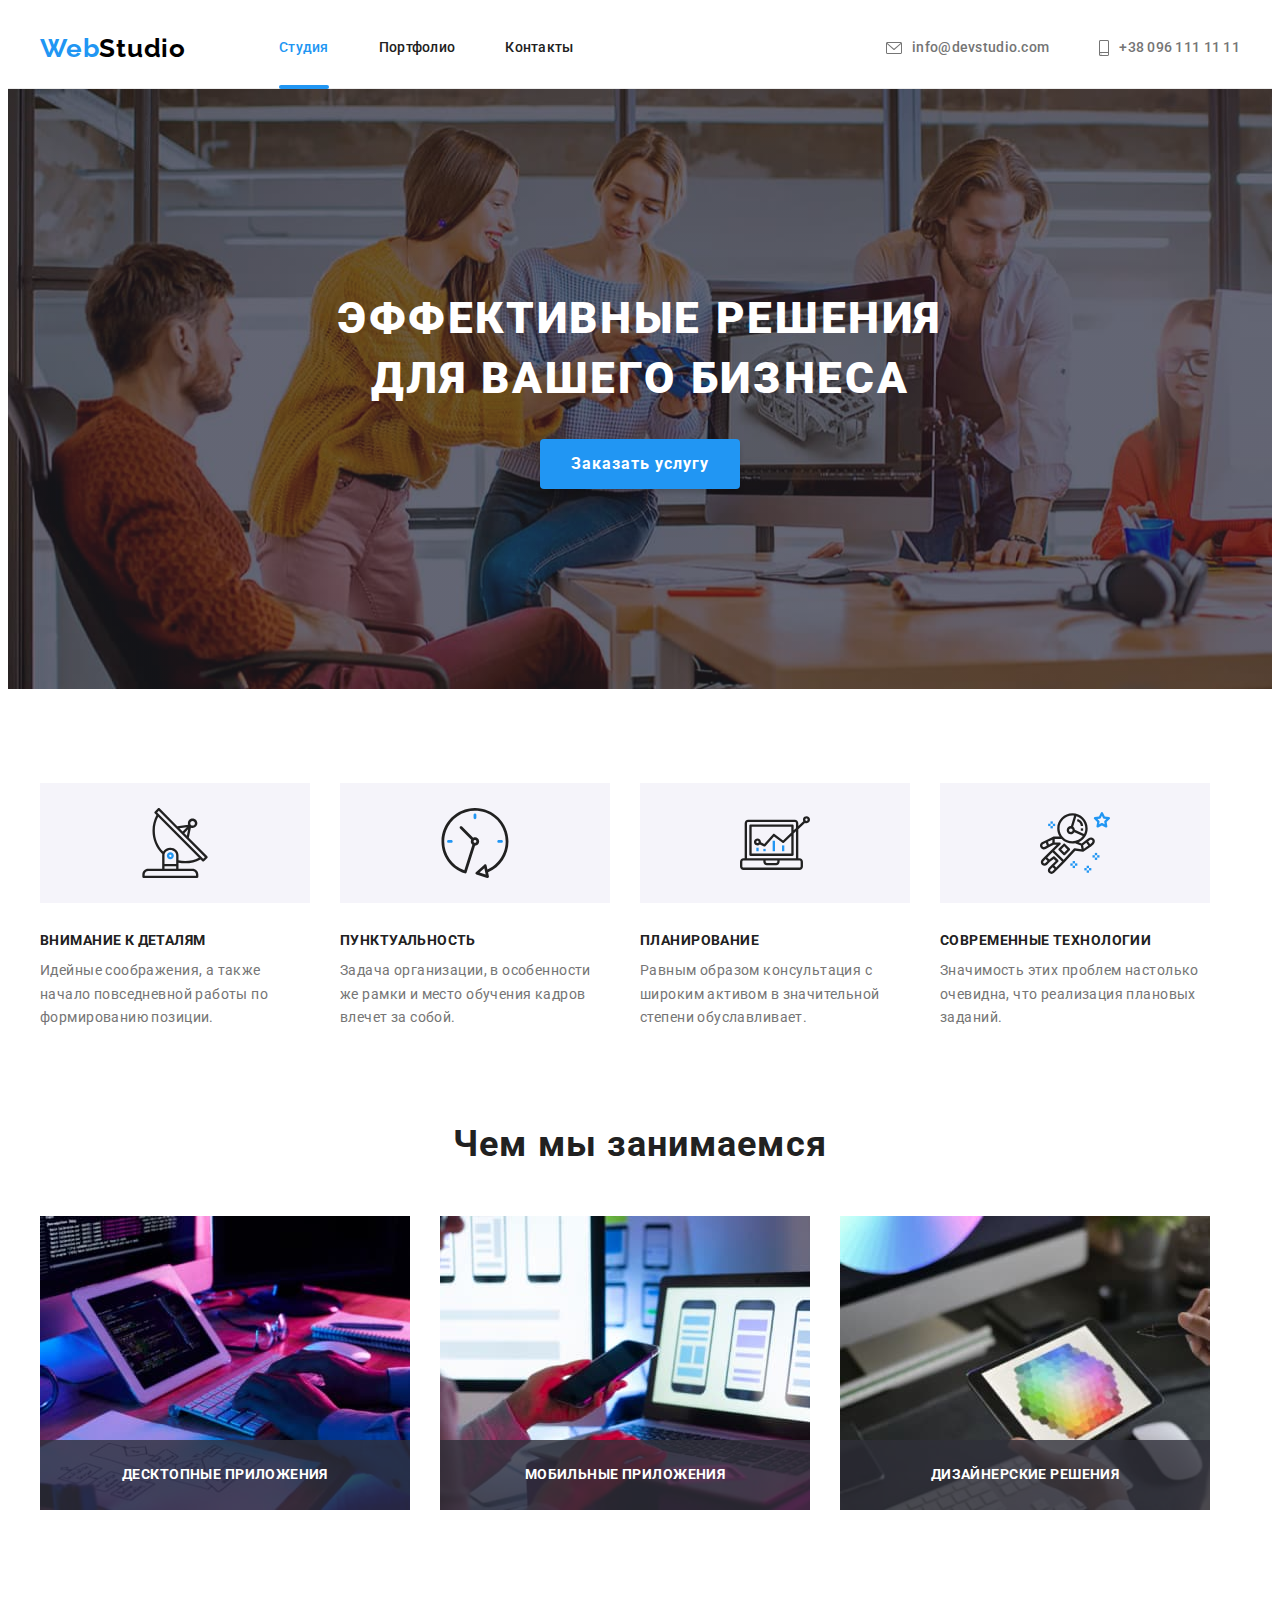
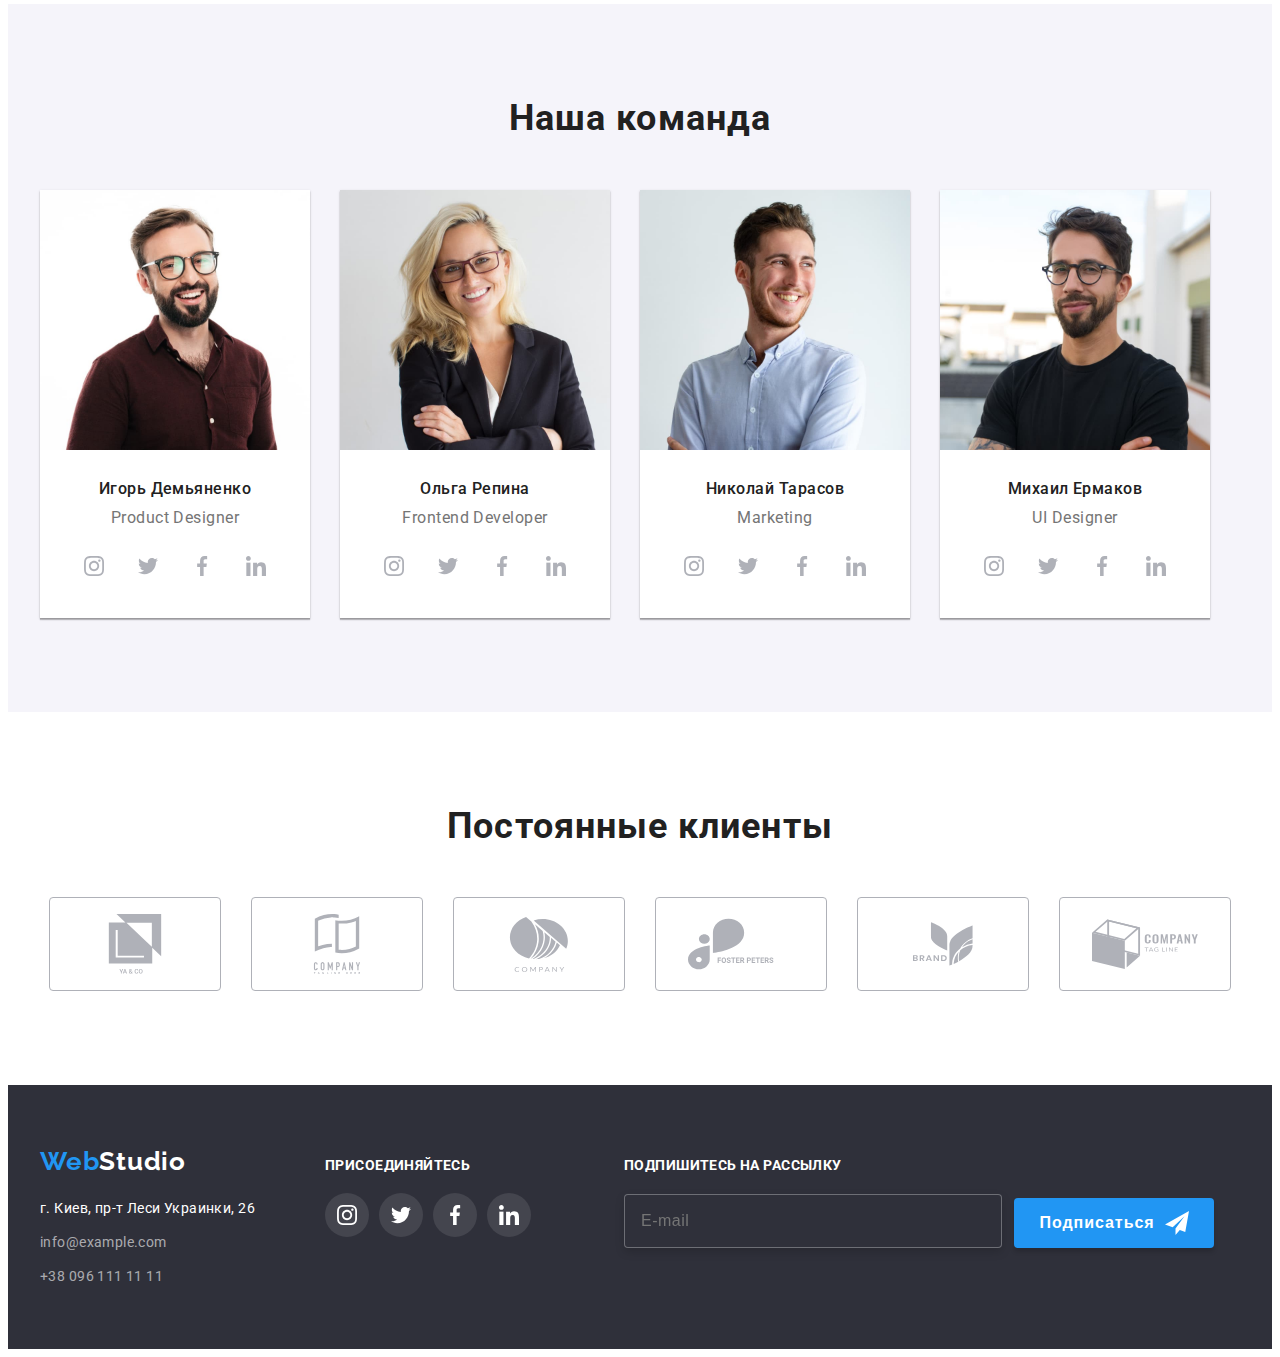
==== index.html @ f470cdde "update" ====
<!DOCTYPE html>
<html lang="ru">
  <head>
    <meta charset="UTF-8" />
    <meta http-equiv="X-UA-Compatible" content="IE=edge" />
    <meta name="viewport" content="width=, initial-scale=1.0" />
    <link
      rel="stylesheet"
      href="https://cdnjs.cloudflare.com/ajax/libs/modern-normalize/1.1.0/modern-normalize.min.css"
      integrity="sha512-wpPYUAdjBVSE4KJnH1VR1HeZfpl1ub8YT/NKx4PuQ5NmX2tKuGu6U/JRp5y+Y8XG2tV+wKQpNHVUX03MfMFn9Q=="
      crossorigin="anonymous"
      referrerpolicy="no-referrer"
    />
    <link
      rel="stylesheet"
      href="https://cdnjs.cloudflare.com/ajax/libs/animate.css/4.1.1/animate.min.css"
    />
    <link rel="stylesheet" href="./css/main.min.css" />
    <link rel="preconnect" href="https://fonts.googleapis.com" />
    <link rel="preconnect" href="https://fonts.gstatic.com" crossorigin />
    <link
      href="https://fonts.googleapis.com/css2?family=Raleway:wght@700&family=Roboto:wght@400;500;700;900&display=swap"
      rel="stylesheet"
    />
    <title>WebStudio</title>
  </head>
  <body>
    <header class="header">
      <div class="container header__flex">
        <a href="./index.html" class="logo header-logo"
          ><span class="logo__color">Web</span>Studio</a
        >
        <nav class="navigation">
          <ul class="navigation__list">
            <li class="navigation__item">
              <a href="./index.html" class="navigation__link"
                ><span class="navigation__link-color">Студия</span></a
              >
            </li>
            <li class="navigation__item">
              <a href="./portfolio.html" class="navigation__link">Портфолио</a>
            </li>
            <li class="navigation__item">
              <a href="" class="navigation__link">Контакты</a>
            </li>
          </ul>
        </nav>
        <ul class="contact-list">
          <li class="contact-list__item">
            <a href="mailto:info@devstudio.com" class="contact-list__mail">
              <svg class="contact-list__icon" width="16px" height="12px">
                <use href="./images/symbol-defs.svg#icon-envelope-hover"></use>
              </svg>
              info@devstudio.com</a
            >
          </li>
          <li class="contact-list__item">
            <a href="tel:+380961111111" class="contact-list__tel"
              ><svg class="contact-list__icon" width="10px" height="16px">
                <use href="./images/symbol-defs.svg#icon-smartphone"></use>
              </svg>
              +38 096 111 11 11</a
            >
          </li>
        </ul>
      </div>
    </header>
    <main>
      <section class="hero">
        <div class="container hero__flex">
          <h1 class="hero__headline">Эффективные решения для вашего бизнеса</h1>
          <button type="button" class="hero__btn" data-modal-open>
            Заказать услугу
          </button>
        </div>
      </section>
      <section class="softskills">
        <div class="container">
          <ul class="softskills__list">
            <li class="softskills__item">
              <div class="softskills__img">
                <svg class="softskills__icon" width="70px" height="70px">
                  <use href="./images/symbol-defs.svg#icon-antenna"></use>
                </svg>
              </div>
              <h3 class="softskills__headline">Внимание к деталям</h3>
              <p class="softskills__text">
                Идейные соображения, а также начало повседневной работы по
                формированию позиции.
              </p>
            </li>
            <li class="softskills__item">
              <div class="softskills__img">
                <svg class="softskills__icon" width="70px" height="70px">
                  <use href="./images/symbol-defs.svg#icon-clock"></use>
                </svg>
              </div>
              <h3 class="softskills__headline">Пунктуальность</h3>
              <p class="softskills__text">
                Задача организации, в особенности же рамки и место обучения
                кадров влечет за собой.
              </p>
            </li>
            <li class="softskills__item">
              <div class="softskills__img">
                <svg class="softskills__icon" width="70px" height="70px">
                  <use href="./images/symbol-defs.svg#icon-diagram"></use>
                </svg>
              </div>
              <h3 class="softskills__headline">Планирование</h3>
              <p class="softskills__text">
                Равным образом консультация с широким активом в значительной
                степени обуславливает.
              </p>
            </li>
            <li class="softskills__item">
              <div class="softskills__img">
                <svg class="softskills__icon" width="70px" height="70px">
                  <use href="./images/symbol-defs.svg#icon-astronaut"></use>
                </svg>
              </div>
              <h3 class="softskills__headline">Современные технологии</h3>
              <p class="softskills__text">
                Значимость этих проблем настолько очевидна, что реализация
                плановых заданий.
              </p>
            </li>
          </ul>
        </div>
      </section>
      <section class="occupation">
        <div class="container">
          <h2 class="occupation__headline">Чем мы занимаемся</h2>
          <ul class="occupation__list">
            <li class="occupation__item">
              <img
                src="./images/what-we-do1.jpg"
                width="370"
                height="294"
                alt="Чем занимается компания"
              />
              <div class="occupation__text">
                <p>Десктопные приложения</p>
              </div>
            </li>
            <li class="occupation__item">
              <img
                src="./images/what-we-do2.jpg"
                width="370"
                height="294"
                alt="Чем занимается компания"
              />
              <div class="occupation__text">
                <p>Мобильные приложения</p>
              </div>
            </li>
            <li class="occupation__item">
              <img
                src="./images/what-we-do3.jpg"
                width="370"
                height="294"
                alt="Чем занимается компания"
              />
              <div class="occupation__text">
                <p>Дизайнерские решения</p>
              </div>
            </li>
          </ul>
        </div>
      </section>
      <section class="team">
        <div class="container">
          <h2 class="team__headline">Наша команда</h2>
          <ul class="card-list">
            <li class="card-list__item">
              <img
                src="./images/worker1.jpg"
                width="270"
                height="260"
                alt="Работник компании"
              />
              <div class="team__flex">
                <h3 class="card-list__name">Игорь Демьяненко</h3>
                <p class="card-list__text">Product Designer</p>
                <ul class="soc">
                  <li class="soc__item">
                    <a href="" class="soc__link">
                      <svg class="soc__icon" width="20px" height="20px">
                        <use
                          href="./images/symbol-defs.svg#icon-instagram"
                        ></use>
                      </svg>
                    </a>
                  </li>
                  <li class="soc__item">
                    <a href="" class="soc__link">
                      <svg class="soc__icon" width="20px" height="20px">
                        <use href="./images/symbol-defs.svg#icon-twitter"></use>
                      </svg>
                    </a>
                  </li>
                  <li class="soc__item">
                    <a href="" class="soc__link">
                      <svg class="soc__icon" width="20px" height="20px">
                        <use
                          href="./images/symbol-defs.svg#icon-facebook"
                        ></use>
                      </svg>
                    </a>
                  </li>
                  <li class="soc__item">
                    <a href="" class="soc__link">
                      <svg class="soc__icon" width="20px" height="20px">
                        <use
                          href="./images/symbol-defs.svg#icon-linkedin"
                        ></use>
                      </svg>
                    </a>
                  </li>
                </ul>
              </div>
            </li>
            <li class="card-list__item">
              <img
                src="./images/worker2.jpg"
                width="270"
                height="260"
                alt="Работник компании"
              />
              <div class="team__flex">
                <h3 class="card-list__name">Ольга Репина</h3>
                <p class="card-list__text">Frontend Developer</p>
                <ul class="soc">
                  <li class="soc__item">
                    <a href="" class="soc__link">
                      <svg class="soc__icon" width="20px" height="20px">
                        <use
                          href="./images/symbol-defs.svg#icon-instagram"
                        ></use>
                      </svg>
                    </a>
                  </li>
                  <li class="soc__item">
                    <a href="" class="soc__link">
                      <svg class="soc__icon" width="20px" height="20px">
                        <use href="./images/symbol-defs.svg#icon-twitter"></use>
                      </svg>
                    </a>
                  </li>
                  <li class="soc__item">
                    <a href="" class="soc__link">
                      <svg class="soc__icon" width="20px" height="20px">
                        <use
                          href="./images/symbol-defs.svg#icon-facebook"
                        ></use>
                      </svg>
                    </a>
                  </li>
                  <li class="soc__item">
                    <a href="" class="soc__link">
                      <svg class="soc__icon" width="20px" height="20px">
                        <use
                          href="./images/symbol-defs.svg#icon-linkedin"
                        ></use>
                      </svg>
                    </a>
                  </li>
                </ul>
              </div>
            </li>
            <li class="card-list__item">
              <img
                src="./images/worker3.jpg"
                width="270"
                height="260"
                alt="Работник компании"
              />
              <div class="team__flex">
                <h3 class="card-list__name">Николай Тарасов</h3>
                <p class="card-list__text">Marketing</p>
                <ul class="soc">
                  <li class="soc__item">
                    <a href="" class="soc__link">
                      <svg class="soc__icon" width="20px" height="20px">
                        <use
                          href="./images/symbol-defs.svg#icon-instagram"
                        ></use>
                      </svg>
                    </a>
                  </li>
                  <li class="soc__item">
                    <a href="" class="soc__link">
                      <svg class="soc__icon" width="20px" height="20px">
                        <use href="./images/symbol-defs.svg#icon-twitter"></use>
                      </svg>
                    </a>
                  </li>
                  <li class="soc__item">
                    <a href="" class="soc__link">
                      <svg class="soc__icon" width="20px" height="20px">
                        <use
                          href="./images/symbol-defs.svg#icon-facebook"
                        ></use>
                      </svg>
                    </a>
                  </li>
                  <li class="soc__item">
                    <a href="" class="soc__link">
                      <svg class="soc__icon" width="20px" height="20px">
                        <use
                          href="./images/symbol-defs.svg#icon-linkedin"
                        ></use>
                      </svg>
                    </a>
                  </li>
                </ul>
              </div>
            </li>
            <li class="card-list__item">
              <img
                src="./images/worker4.jpg"
                width="270"
                height="260"
                alt="Работник компании"
              />
              <div class="team__flex">
                <h3 class="card-list__name">Михаил Ермаков</h3>
                <p class="card-list__text">UI Designer</p>
                <ul class="soc">
                  <li class="soc__item">
                    <a href="" class="soc__link">
                      <svg class="soc__icon" width="20px" height="20px">
                        <use
                          href="./images/symbol-defs.svg#icon-instagram"
                        ></use>
                      </svg>
                    </a>
                  </li>
                  <li class="soc__item">
                    <a href="" class="soc__link">
                      <svg class="soc__icon" width="20px" height="20px">
                        <use href="./images/symbol-defs.svg#icon-twitter"></use>
                      </svg>
                    </a>
                  </li>
                  <li class="soc__item">
                    <a href="" class="soc__link">
                      <svg class="soc__icon" width="20px" height="20px">
                        <use
                          href="./images/symbol-defs.svg#icon-facebook"
                        ></use>
                      </svg>
                    </a>
                  </li>
                  <li class="soc__item">
                    <a href="" class="soc__link">
                      <svg class="soc__icon" width="20px" height="20px">
                        <use
                          href="./images/symbol-defs.svg#icon-linkedin"
                        ></use>
                      </svg>
                    </a>
                  </li>
                </ul>
              </div>
            </li>
          </ul>
        </div>
      </section>
      <section class="clients">
        <div class="container">
          <h2 class="clients-headline">Постоянные клиенты</h2>
          <ul class="client-list">
            <li class="client-item">
              <a href="" class="client-link">
                <svg class="client-icon" width="106px" height="60px">
                  <use href="./images/symbol-defs.svg#icon-group-one"></use>
                </svg>
              </a>
            </li>
            <li class="client-item">
              <a href="" class="client-link">
                <svg class="client-icon" width="106px" height="60px">
                  <use href="./images/symbol-defs.svg#icon-group-two"></use>
                </svg>
              </a>
            </li>
            <li class="client-item">
              <a href="" class="client-link">
                <svg class="client-icon" width="106px" height="60px">
                  <use href="./images/symbol-defs.svg#icon-group-three"></use>
                </svg>
              </a>
            </li>
            <li class="client-item">
              <a href="" class="client-link">
                <svg class="client-icon" width="106px" height="60px">
                  <use href="./images/symbol-defs.svg#icon-group-four"></use>
                </svg>
              </a>
            </li>
            <li class="client-item">
              <a href="" class="client-link">
                <svg class="client-icon" width="106px" height="60px">
                  <use href="./images/symbol-defs.svg#icon-group-five"></use>
                </svg>
              </a>
            </li>
            <li class="client-item">
              <a href="" class="client-link">
                <svg class="client-icon" width="106px" height="60px">
                  <use href="./images/symbol-defs.svg#icon-group-six"></use>
                </svg>
              </a>
            </li>
          </ul>
        </div>
      </section>
    </main>
    <footer class="footer">
      <div class="container footer-flex">
        <div class="address-flex">
          <a href="./index.html" class="footer-logo"
            ><span class="logo__color">Web</span>Studio</a
          >
          <address class="address">
            <ul class="footer-list">
              <li class="footer-item">
                <a
                  href="https://bit.ly/3pXMvUd"
                  target="_blank"
                  rel="noopener noreferrer"
                  class="map-link"
                  >г. Киев, пр-т Леси Украинки, 26</a
                >
              </li>
              <li class="footer-item">
                <a href="mailto:info@example.com" class="footer-contact-mail"
                  >info@example.com</a
                >
              </li>
              <li class="footer-item">
                <a href="tel:+380961111111" class="footer-contact-tel"
                  >+38 096 111 11 11</a
                >
              </li>
            </ul>
          </address>
        </div>
        <div class="social">
          <h3 class="social-headline">присоединяйтесь</h3>

          <ul class="social-soc">
            <li class="soc__item">
              <a href="" class="social-soc-link">
                <svg class="social-soc-icon" width="20px" height="20px">
                  <use href="./images/symbol-defs.svg#icon-instagram"></use>
                </svg>
              </a>
            </li>
            <li class="soc__item">
              <a href="" class="social-soc-link">
                <svg class="social-soc-icon" width="20px" height="20px">
                  <use href="./images/symbol-defs.svg#icon-twitter"></use>
                </svg>
              </a>
            </li>
            <li class="soc__item">
              <a href="" class="social-soc-link">
                <svg class="social-soc-icon" width="20px" height="20px">
                  <use href="./images/symbol-defs.svg#icon-facebook"></use>
                </svg>
              </a>
            </li>
            <li class="soc__item">
              <a href="" class="social-soc-link">
                <svg class="social-soc-icon" width="20px" height="20px">
                  <use href="./images/symbol-defs.svg#icon-linkedin"></use>
                </svg>
              </a>
            </li>
          </ul>
        </div>
        <div class="subscribe">
          <form class="subscribe-form">
            <label for="mail-sub" class="subscribe-label"
              ><span class="label-text">Подпишитесь на рассылку</span>
              <input
                type="email"
                name="email"
                class="subscribe-input"
                id="mail-sub"
                placeholder="E-mail"
              />
            </label>
            <button type="submit" class="subscribe-button">
              Подписаться
              <svg class="subscribe-button-icon" width="24px" height="24px">
                <use href="./images/symbol-defs.svg#telegram"></use>
              </svg>
            </button>
          </form>
        </div>
      </div>
    </footer>
    <div class="backdrop is-hidden" data-modal>
      <div class="modal">
        <button type="button" class="button-close" data-modal-close>
          <svg class="modal-close" width="18px" height="18px">
            <use href="./images/symbol-defs.svg#modal-close"></use>
          </svg>
        </button>
        <p class="modal-title">Оставьте свои данные, мы вам перезвоним</p>
        <form class="modal-form">
          <label for="modal-name" class="modal-label">
            <span class="modal-label-text">Имя</span>
            <input
              type="text"
              name="name"
              id="modal-name"
              class="modal-input"
            />
            <svg class="modal-name-icon" width="18px" height="18px">
              <use href="./images/symbol-defs.svg#modal-name-icon"></use>
            </svg>
          </label>

          <label for="modal-tel" class="modal-label">
            <span class="modal-label-text">Телефон</span>
            <input type="tel" name="tel" id="modal-tel" class="modal-input" />
            <svg class="modal-tel-icon" width="18px" height="18px">
              <use href="./images/symbol-defs.svg#modal-tel-icon"></use>
            </svg>
          </label>

          <label for="modal-email" class="modal-label">
            <span class="modal-label-text">Почта</span>
            <input
              type="email"
              name="email"
              id="modal-email"
              class="modal-input"
            />
            <svg class="modal-mail-icon" width="18px" height="18px">
              <use href="./images/symbol-defs.svg#modal-mail-icon"></use>
            </svg>
          </label>
          <label for="modal-comment" class="modal-label">
            <span class="modal-label-text">Комментарий</span>
            <textarea
              name="comment"
              id="modal-comment"
              class="textarea"
              placeholder="Введите текст"
            ></textarea>
          </label>

          <input
            type="checkbox"
            name="checkbox"
            id="checkbox"
            class="checkbox-item visually-hidden"
            value="true"
          />

          <label for="checkbox" class="checkbox-flex">
            <span>
              <svg width="17px" height="17px" class="checkbox-icon">
                <use href="./images/symbol-defs.svg#check-icon"></use>
              </svg>
            </span>

            Соглашаюсь с рассылкой и принимаю
            <a href="" class="checkbox-link">Условия договора</a>
          </label>
          <div class="modal-button-flex">
            <button type="submit" class="modal-button">Отправить</button>
          </div>
        </form>
      </div>
    </div>
    <script src="./js/modal.js"></script>
  </body>
</html>
---- css/main.min.css ----
:root{--first-text-color: #2196f3;--second-text-color: #757575;--third-text-color: #ffffff;--first-background-color: #2f303a;--second-background-color: #f5f4fa;--first-button-color: #2196f3;--second-button-color: #f5f4fa}.visually-hidden{position:absolute;white-space:nowrap;width:1px;height:1px;overflow:hidden;border:0;padding:0;clip:rect(0 0 0 0);clip-path:inset(50%);margin:-1px}p,h1,h2,h3,h4,h5,h6{margin:0}img{display:block;max-width:100%;height:auto}ul{margin:0;padding-left:0}section{padding-top:94px;padding-bottom:94px}body{font-family:"Roboto",sans-serif;color:#212121}.navigation__item,.contact-list__item,.softskills__item,.occupation__item,.card-list__item,.footer-item,.portfolio-nav-item,.project-item,.soc__item,.client-item{list-style-type:none}.navigation__link,.contact-list__mail,.contact-list__tel,.header-logo,.footer-logo,.map-link,.contact-icon-link,.footer-contact-mail,.footer-contact-tel,.project-link{text-decoration:none}.container{width:1200px;margin-left:auto;margin-right:auto;padding-left:15px;padding-right:15px}.backdrop{position:fixed;top:0;width:100%;height:100%;background:rgba(0,0,0,.2);transition:opacity 300ms cubic-bezier(0.4, 0, 0.2, 1),visibility 300ms cubic-bezier(0.4, 0, 0.2, 1)}.button-close{width:30px;height:30px;position:absolute;top:8px;right:8px;display:flex;align-items:center;justify-content:center;border-radius:50%;background:#fff;border:1px solid rgba(0,0,0,.1);cursor:pointer;color:#212121;transition:color 250ms cubic-bezier(0.4, 0, 0.2, 1)}.button-close:hover,.button-close:focus{color:#2196f3}.modal-close{fill:currentColor}.modal{width:528px;min-height:581px;background-color:#fff;border-radius:5px;position:absolute;top:50%;left:50%;transform:translate(-50%, -50%) scale(1);transition:transform 300ms cubic-bezier(0.4, 0, 0.2, 1);padding:40px}.backdrop.is-hidden .modal{transform:translate(-50%, -50%) scale(0)}.modal-form{position:relative}.modal-title{font-weight:700;font-size:20px;line-height:1.15;text-align:center;letter-spacing:.03em;text-align:center;color:#212121;margin-bottom:12px}.modal-label-text{display:block;margin-bottom:4px;font-weight:400;font-size:12px;line-height:1.16;letter-spacing:.01em;color:#757575}.modal-input{display:block;width:100%;height:40px;margin-bottom:10px;border:1px solid rgba(33,33,33,.2);border-radius:4px;outline:none;padding-left:42px;transition:border 250ms cubic-bezier(0.4, 0, 0.2, 1)}.modal-input:focus{border:1px solid #2196f3}.modal-name-icon{position:absolute;top:29px;left:12px;fill:#212121;transition:fill 250ms cubic-bezier(0.4, 0, 0.2, 1)}.modal-input:focus+.modal-name-icon{fill:#2196f3}.modal-tel-icon{position:absolute;top:97px;left:12px;fill:#212121;transition:fill 250ms cubic-bezier(0.4, 0, 0.2, 1)}.modal-input:focus+.modal-tel-icon{fill:#2196f3}.modal-mail-icon{position:absolute;top:165px;left:12px;fill:#212121;transition:fill 250ms cubic-bezier(0.4, 0, 0.2, 1)}.modal-input:focus+.modal-mail-icon{fill:#2196f3}.textarea{width:100%;height:120px;border:1px solid rgba(33,33,33,.2);border-radius:4px;padding:12px 16px;resize:none;outline:none;margin-bottom:20px;transition:border 250ms cubic-bezier(0.4, 0, 0.2, 1)}.textarea:focus{border:1px solid #2196f3}.checkbox-flex{display:flex;align-items:center;justify-content:center;font-weight:400;font-size:14px;line-height:1.71;letter-spacing:.03em;color:#757575}.checkbox-flex span{width:16px;height:15px;border:2px solid #303030;border-radius:2px;margin-right:7px;display:flex;justify-content:center;align-items:center;transition:border 250ms cubic-bezier(0.4, 0, 0.2, 1)}.checkbox-item{width:16px;height:15px;margin-right:7px}.checkbox-item:focus+.checkbox-flex span{border:2px solid #2196f3}.checkbox-item:checked+.checkbox-flex span .checkbox-icon{visibility:visible}.checkbox-link{font-weight:400;font-size:14px;line-height:1.71;letter-spacing:.03em;text-decoration-line:underline;color:#2196f3;padding-left:4px}.checkbox-icon{position:absolute;visibility:hidden;left:12px;transition:visibility 250ms cubic-bezier(0.4, 0, 0.2, 1)}.is-hidden{opacity:0;visibility:hidden;pointer-events:none}.modal-button-flex{text-align:center}.modal-button{width:200px;height:50px;margin:auto;background:#2196f3;box-shadow:0px 4px 4px rgba(0,0,0,.15);border-radius:4px;border:none;margin-top:30px;font-weight:700;font-size:16px;line-height:1.88;letter-spacing:.06em;color:#fff;transition:background-color 250ms cubic-bezier(0.4, 0, 0.2, 1)}.modal-button:hover,.modal-button:focus{background-color:#188ce8}.label-text{font-style:normal;font-weight:700;font-size:14px;line-height:1.14;letter-spacing:.03em;text-transform:uppercase;margin-bottom:20px;display:block;color:#fff}.logo{font-family:"Raleway";font-style:normal;font-weight:700;font-size:26px;line-height:1.19;letter-spacing:.03em;margin-right:93px}.header{display:flex;border-bottom:1px solid #ececec}.header-logo{color:#000;margin-right:93px}.logo__color{color:var(--first-text-color)}.header__flex{display:flex;align-items:center}.navigation__list{display:flex;column-gap:50px}.navigation__link{display:block;color:#212121;font-style:normal;font-weight:500;font-size:14px;line-height:1.14;letter-spacing:.02em;padding-top:32px;padding-bottom:32px;position:relative;transition:color 250ms cubic-bezier(0.4, 0, 0.2, 1)}.navigation__link:hover,.navigation__link:focus{color:var(--first-text-color)}.navigation__link-color{color:var(--first-text-color)}.navigation__link-color::after{color:var(--first-text-color);content:"";position:absolute;background:#2196f3;left:0;bottom:-1px;width:100%;height:4px;border-radius:2px}.contact-list{display:flex;margin-left:auto;align-items:center}.contact-list__item{margin-right:50px}.contact-list__item:last-child{margin-right:0}.contact-list__mail{color:var(--second-text-color);font-style:normal;font-weight:500;font-size:14px;line-height:1.14;letter-spacing:.02em;padding-top:32px;padding-bottom:32px;display:flex;align-items:center;transition:color 250ms cubic-bezier(0.4, 0, 0.2, 1)}.contact-list__mail:hover,.contact-list__mail:focus{color:var(--first-text-color)}.contact-list__icon{margin-right:10px;fill:currentColor;padding:0}.contact-list__tel{color:var(--second-text-color);font-style:normal;font-weight:500;font-size:14px;line-height:1.14;letter-spacing:.02em;padding-top:32px;padding-bottom:32px;display:flex;align-items:center;transition:color 250ms cubic-bezier(0.4, 0, 0.2, 1)}.contact-list__tel:hover,.contact-list__tel:focus{color:var(--first-text-color)}.hero{background-image:linear-gradient(rgba(47, 48, 58, 0.4), rgba(47, 48, 58, 0.4)),url(../images/hero-background.jpg);background-repeat:no-repeat;max-width:1600px;padding-top:200px;padding-bottom:200px;margin:auto}.hero__flex{text-align:center}.hero__headline{width:696px;text-transform:uppercase;color:var(--third-text-color);font-weight:900;font-size:44px;line-height:1.36;letter-spacing:.06em;margin:auto;margin-bottom:30px}.hero__btn{width:200px;height:50px;box-shadow:0px 4px 4px rgba(0,0,0,.15);background-color:var(--first-button-color);border:0;border-radius:4px;cursor:pointer;color:var(--third-text-color);font-family:"Roboto";font-style:normal;font-weight:700;font-size:16px;line-height:1.87;letter-spacing:.06em;transition:background-color 250ms cubic-bezier(0.4, 0, 0.2, 1)}.hero__btn:hover{background-color:#188ce8}.softskills{padding-bottom:0}.softskills__list{display:flex;column-gap:30px}.softskills__item{width:270px}.softskills__headline{text-transform:uppercase;font-weight:700;font-size:14px;line-height:1.14;letter-spacing:.03em;margin-bottom:10px}.softskills__text{color:var(--second-text-color);font-size:14px;line-height:1.71;letter-spacing:.03em}.softskills__img{width:270px;height:120px;background-color:#f5f4fa;margin-bottom:30px;display:flex;align-items:center;justify-content:center}.occupation__list{position:relative;display:flex;column-gap:30px}.occupation__headline{font-weight:700;font-size:36px;line-height:1.16;letter-spacing:.03em;margin-bottom:50px;text-align:center}.occupation__text{background:rgba(47,48,58,.8);position:absolute;width:370px;height:70px;bottom:0;display:flex;align-items:center;justify-content:center;color:#fff;font-weight:700;font-size:14px;line-height:1.14;text-align:center;letter-spacing:.03em;text-transform:uppercase}.team{background-color:var(--second-background-color)}.team__flex{background-color:#fff;padding-top:30px;padding-bottom:30px}.soc{display:flex;justify-content:center;gap:10px;background-color:#fff}.soc__link{width:44px;height:44px;background-color:#fff;border-radius:50%;display:flex;align-items:center;justify-content:center;color:#afb1b8;transition:background-color 250ms cubic-bezier(0.4, 0, 0.2, 1),color 250ms cubic-bezier(0.4, 0, 0.2, 1)}.soc__link:hover,.soc__link:focus{background-color:#2196f3;color:#fff}.soc__icon{fill:currentColor}.team__headline{font-weight:700;font-size:36px;line-height:1.16;letter-spacing:.03em;margin-bottom:50px;text-align:center}.card-list{display:flex;column-gap:30px}.card-list__item{box-shadow:0px 1px 3px rgba(0,0,0,.12),0px 1px 1px rgba(0,0,0,.14),0px 2px 1px rgba(0,0,0,.2);text-align:center}.card-list__name{font-weight:500;font-size:16px;line-height:1.18;letter-spacing:.03em;margin-bottom:10px}.card-list__text{color:var(--second-text-color);font-size:16px;line-height:1.18;letter-spacing:.03em;margin-bottom:16px}.footer{background-color:var(--first-background-color);padding-top:60px;padding-bottom:60px}.footer-flex{display:flex;align-items:baseline}.address-flex{margin-right:70px}.footer-logo{color:var(--third-text-color);font-family:"Raleway";font-style:normal;font-weight:700;font-size:26px;line-height:1.19;letter-spacing:.03em}.address{margin-top:20px}.footer-item{margin-bottom:10px}.footer-item:last-child{margin-bottom:0px}.map-link{color:var(--third-text-color);font-style:normal;font-size:14px;line-height:1.71;letter-spacing:.03em;transition:color 250ms cubic-bezier(0.4, 0, 0.2, 1)}.map-link:hover,.map-link:focus{color:var(--first-text-color)}.footer-contact-mail{color:rgba(255,255,255,.6);font-style:normal;font-size:14px;line-height:1.71;letter-spacing:.03em;transition:color 250ms cubic-bezier(0.4, 0, 0.2, 1)}.footer-contact-mail:hover,.footer-contact-mail:focus{color:var(--first-text-color)}.footer-contact-tel{color:rgba(255,255,255,.6);font-style:normal;font-size:14px;line-height:1.71;letter-spacing:.03em;transition:color 250ms cubic-bezier(0.4, 0, 0.2, 1)}.footer-contact-tel:hover,.footer-contact-tel:focus{color:var(--first-text-color)}.social{padding-top:12px;padding-bottom:0px;margin-right:93px}.social-headline{font-weight:700;font-size:14px;line-height:16px;letter-spacing:.03em;text-transform:uppercase;color:var(--third-text-color);margin-bottom:20px}.social-soc{display:flex;justify-content:center;gap:10px;background-color:#2f303a}.social-soc-link{width:44px;height:44px;background-color:rgba(255,255,255,.1);border-radius:50%;display:flex;align-items:center;justify-content:center;color:#fff;transition:background-color 250ms cubic-bezier(0.4, 0, 0.2, 1),color 250ms cubic-bezier(0.4, 0, 0.2, 1)}.social-soc-link:hover,.social-soc-link:focus{background-color:#2196f3;color:#fff}.social-soc-icon{fill:currentColor}.subscribe-button{width:200px;height:50px;background:#2196f3;box-shadow:0px 4px 4px rgba(0,0,0,.15);border-radius:4px;border:none;color:var(--third-text-color);font-weight:700;font-size:16px;line-height:1.88;display:flex;align-items:center;justify-content:center;cursor:pointer;letter-spacing:.06em}.subscribe-input{display:block;width:358px;height:50px;border:1px solid rgba(255,255,255,.3);filter:drop-shadow(0px 4px 4px rgba(0, 0, 0, 0.15));border-radius:4px;background-color:var(--first-background-color);display:block;padding-left:16px;font-weight:400;font-size:16px;line-height:1.25;letter-spacing:.03em;outline:none;color:rgba(255,255,255,.6)}.subscribe-form{display:flex;align-items:flex-end}.subscribe-label{margin-right:12px}.subscribe-button-icon{margin-left:10px}.portfolio-nav-list{display:flex;column-gap:8px;margin:auto;margin-bottom:50px}.portfolio-flex{justify-content:center}.portfolio-nav-item{font-weight:500;font-size:16px;line-height:1.62;letter-spacing:.03em}.portfolio-nav-btn{background:var(--second-button-color);border:0;border-radius:4px;font-family:inherit;font-style:normal;padding:6px 22px;transition:background-color 250ms cubic-bezier(0.4, 0, 0.2, 1),color 250ms cubic-bezier(0.4, 0, 0.2, 1),box-shadow 250ms cubic-bezier(0.4, 0, 0.2, 1)}.portfolio-nav-btn:hover{background:var(--first-button-color);color:#fff;cursor:pointer;box-shadow:0px 3px 1px rgba(0,0,0,.1),0px 1px 2px rgba(0,0,0,.08),0px 2px 2px rgba(0,0,0,.12)}.project-list{display:flex;flex-wrap:wrap;justify-content:center;gap:30px}.project-flex{border-left:1px solid #eee;border-right:1px solid #eee;border-bottom:1px solid #eee;padding:20px 24px}.project-item{width:370px}.project-link{display:block;transition:box-shadow 250ms cubic-bezier(0.4, 0, 0.2, 1)}.project-link:hover,.project-link:focus{box-shadow:0px 1px 1px rgba(0,0,0,.12),0px 4px 4px rgba(0,0,0,.06),1px 4px 6px rgba(0,0,0,.16)}.project-link:hover .portfolio-text,.project-link:focus .portfolio-text{transform:translateY(0)}.portfolio-img{position:relative;overflow:hidden}.portfolio-text{position:absolute;display:block;top:0;left:0;width:100%;height:100%;padding:63px 24px;font-style:normal;font-weight:400;font-size:18px;line-height:1.56;letter-spacing:.03em;transform:translateY(101%);transition:transform 250ms cubic-bezier(0.4, 0, 0.2, 1);color:#fff;background-color:rgba(33,150,243,.9)}.project-headline{color:#212121;font-style:normal;font-weight:700;font-size:18px;line-height:2;letter-spacing:.06em;margin-bottom:4px}.project-text{color:var(--second-text-color);font-size:16px;line-height:1.88;letter-spacing:.03em}.client-list{display:flex;justify-content:center;gap:30px}.clients-headline{font-weight:700;font-size:36px;line-height:1.16;text-align:center;letter-spacing:.03em;margin-bottom:50px}.client-link{color:#afb1b8;display:flex;align-items:center;justify-content:center;width:170px;height:92px;border:1px solid #afb1b8;border-radius:4px;transition:color 250ms cubic-bezier(0.4, 0, 0.2, 1),border 250ms cubic-bezier(0.4, 0, 0.2, 1)}.client-link:hover,.client-link:focus{color:#2196f3;border:1px solid #2196f3}.client-icon{fill:currentColor}/*# sourceMappingURL=main.min.css.map */
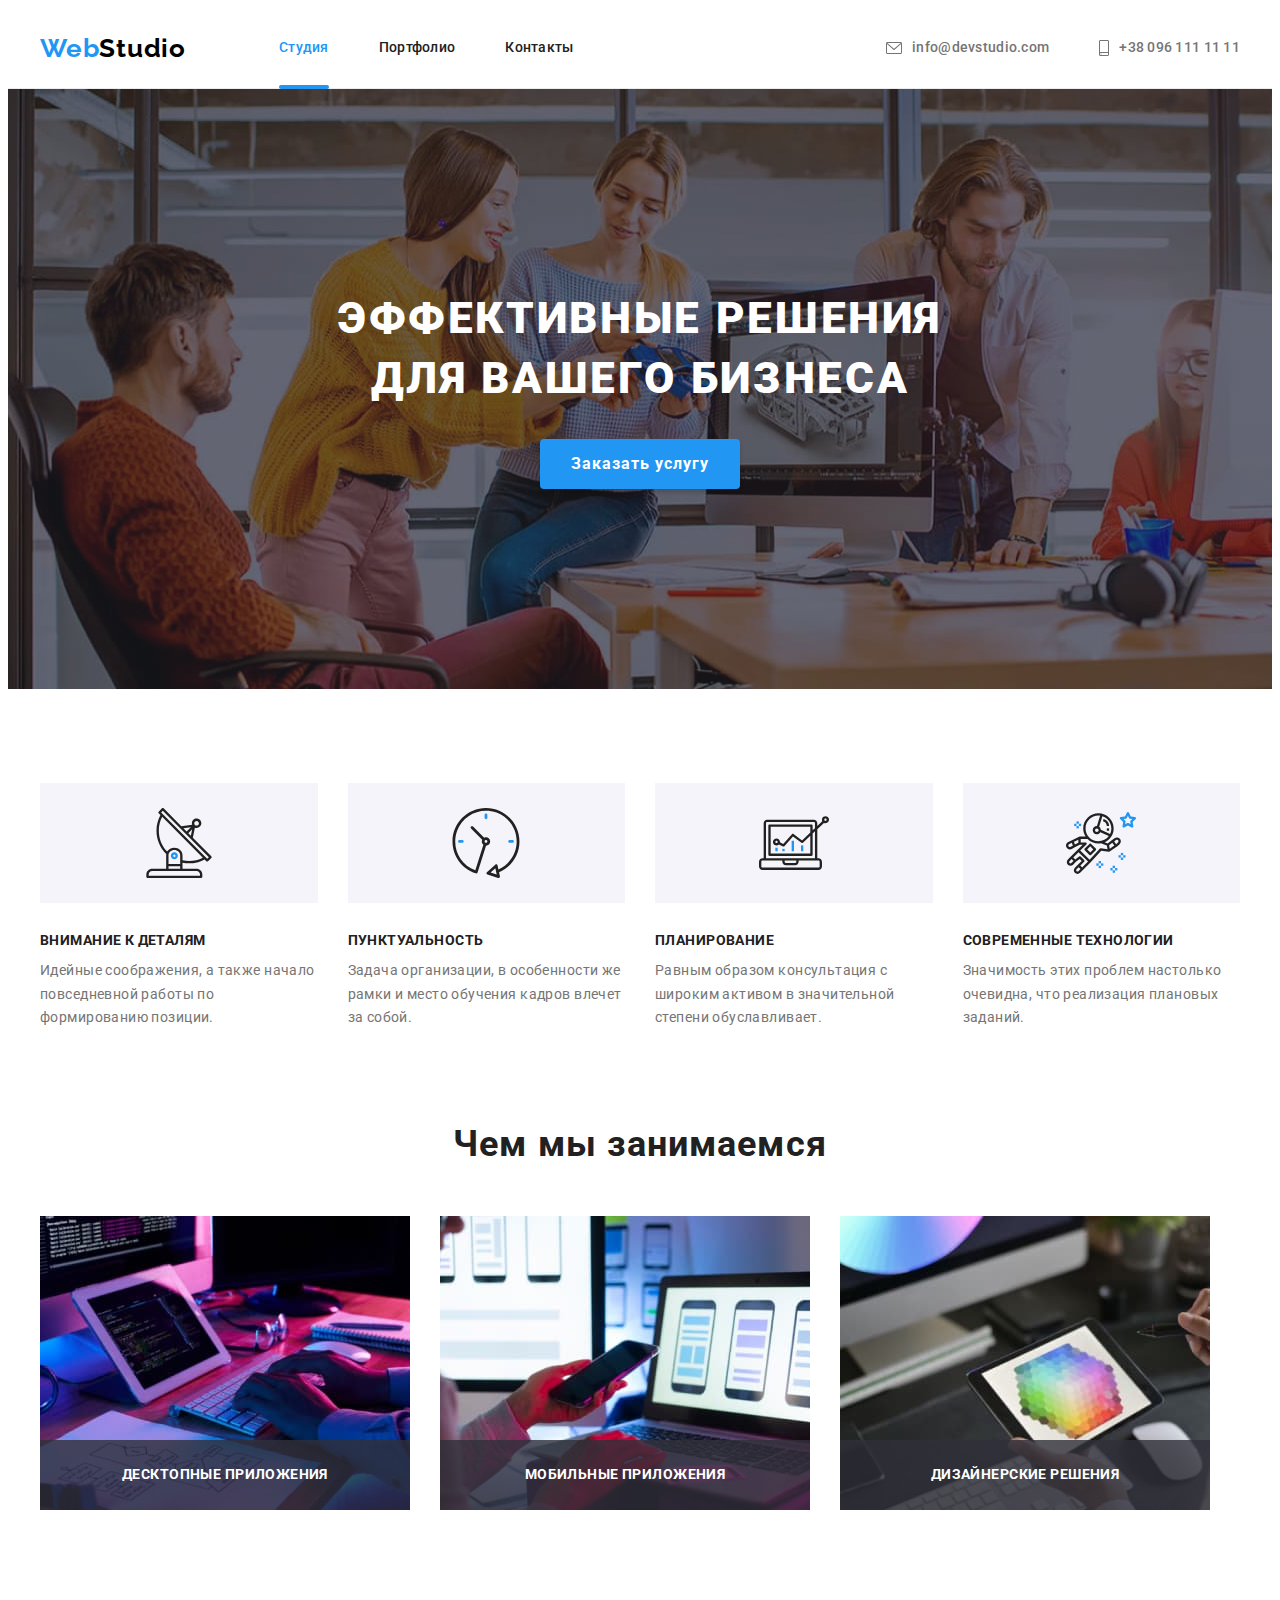
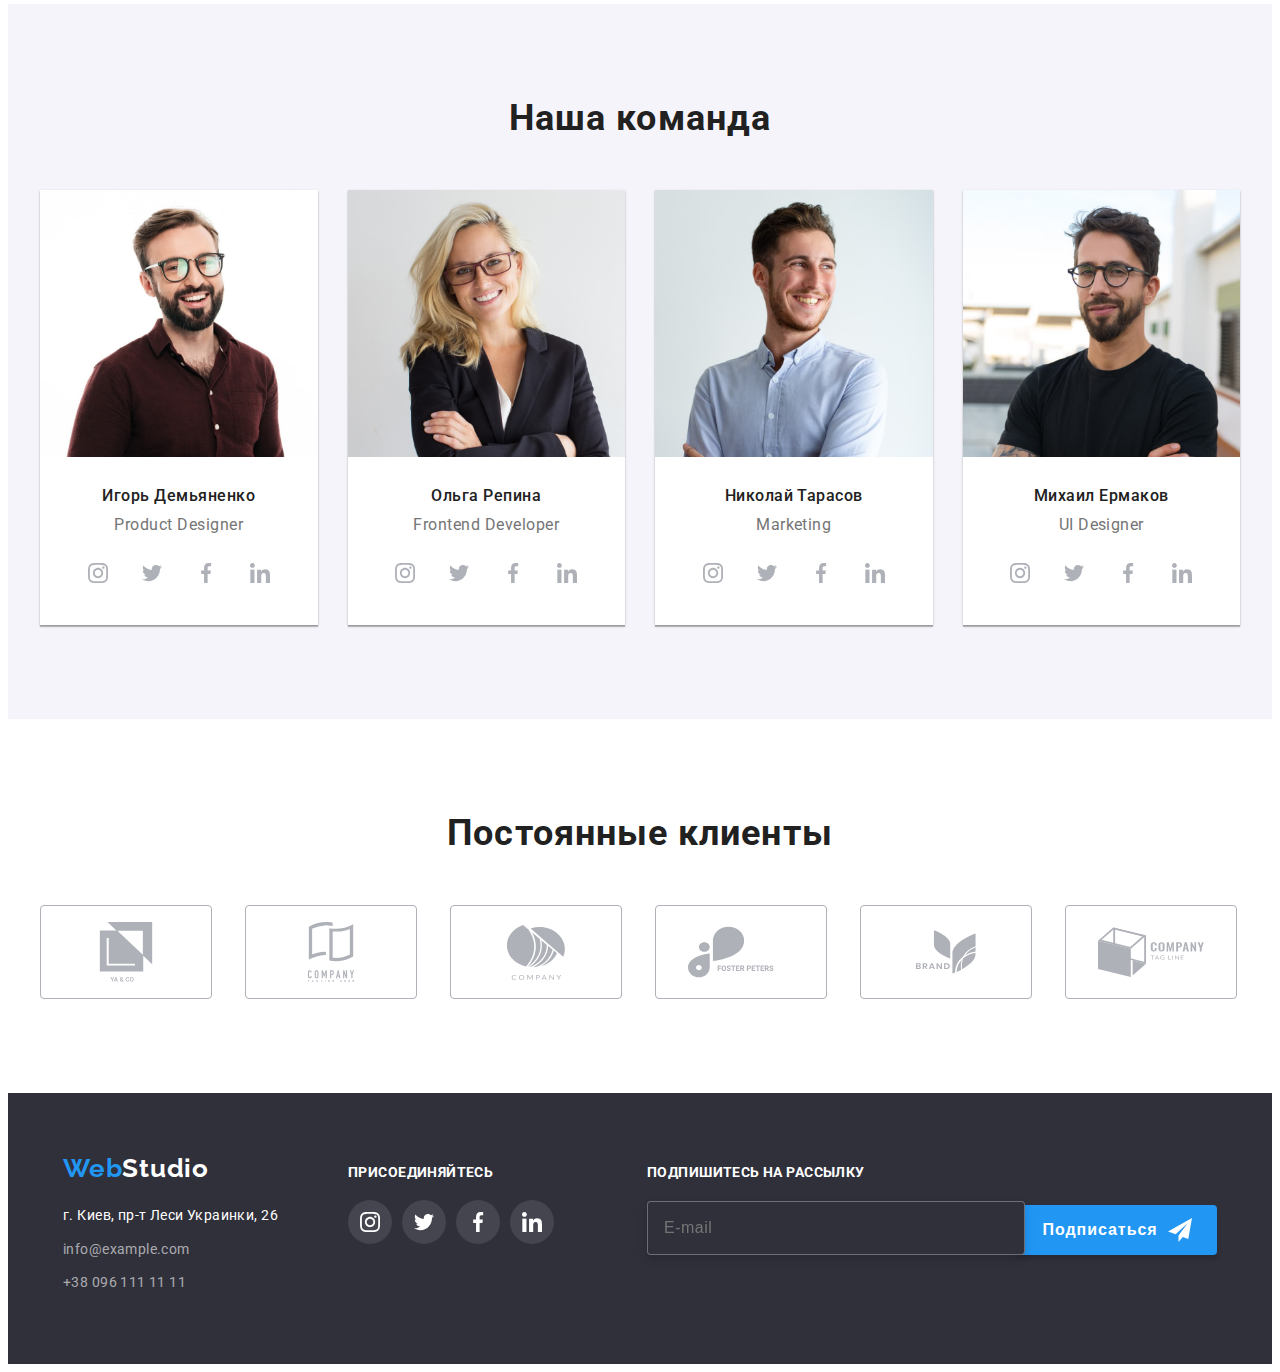
==== commit 0e4abd70: "update" ====
--- a/index.html
+++ b/index.html
@@ -30,6 +30,12 @@
         <a href="./index.html" class="logo header-logo"
           ><span class="logo__color">Web</span>Studio</a
         >
+        <button type="button" class="mobile-menu-button" js-open-menu>
+          <svg class="mobile-menu__icon" width="24px" height="16px">
+            <use href="./images/symbol-defs.svg#icon-menu"></use>
+          </svg>
+        </button>
+
         <nav class="navigation">
           <ul class="navigation__list">
             <li class="navigation__item">
@@ -579,6 +585,16 @@
         </form>
       </div>
     </div>
+    <div class="mobile-backdrop is-hidden" js-menu-container>
+      <div class="mobile-menu">
+        <button type="button" class="button-close" js-close-menu>
+          <svg class="modal-close" width="18px" height="18px">
+            <use href="./images/symbol-defs.svg#modal-close"></use>
+          </svg>
+        </button>
+      </div>
+    </div>
     <script src="./js/modal.js"></script>
+    <script src="./js/mobile-menu.js"></script>
   </body>
 </html>
--- a/css/main.min.css
+++ b/css/main.min.css
@@ -1 +1 @@
-:root{--first-text-color: #2196f3;--second-text-color: #757575;--third-text-color: #ffffff;--first-background-color: #2f303a;--second-background-color: #f5f4fa;--first-button-color: #2196f3;--second-button-color: #f5f4fa}.visually-hidden{position:absolute;white-space:nowrap;width:1px;height:1px;overflow:hidden;border:0;padding:0;clip:rect(0 0 0 0);clip-path:inset(50%);margin:-1px}p,h1,h2,h3,h4,h5,h6{margin:0}img{display:block;max-width:100%;height:auto}ul{margin:0;padding-left:0}section{padding-top:94px;padding-bottom:94px}body{font-family:"Roboto",sans-serif;color:#212121}.navigation__item,.contact-list__item,.softskills__item,.occupation__item,.card-list__item,.footer-item,.portfolio-nav-item,.project-item,.soc__item,.client-item{list-style-type:none}.navigation__link,.contact-list__mail,.contact-list__tel,.header-logo,.footer-logo,.map-link,.contact-icon-link,.footer-contact-mail,.footer-contact-tel,.project-link{text-decoration:none}.container{width:1200px;margin-left:auto;margin-right:auto;padding-left:15px;padding-right:15px}.backdrop{position:fixed;top:0;width:100%;height:100%;background:rgba(0,0,0,.2);transition:opacity 300ms cubic-bezier(0.4, 0, 0.2, 1),visibility 300ms cubic-bezier(0.4, 0, 0.2, 1)}.button-close{width:30px;height:30px;position:absolute;top:8px;right:8px;display:flex;align-items:center;justify-content:center;border-radius:50%;background:#fff;border:1px solid rgba(0,0,0,.1);cursor:pointer;color:#212121;transition:color 250ms cubic-bezier(0.4, 0, 0.2, 1)}.button-close:hover,.button-close:focus{color:#2196f3}.modal-close{fill:currentColor}.modal{width:528px;min-height:581px;background-color:#fff;border-radius:5px;position:absolute;top:50%;left:50%;transform:translate(-50%, -50%) scale(1);transition:transform 300ms cubic-bezier(0.4, 0, 0.2, 1);padding:40px}.backdrop.is-hidden .modal{transform:translate(-50%, -50%) scale(0)}.modal-form{position:relative}.modal-title{font-weight:700;font-size:20px;line-height:1.15;text-align:center;letter-spacing:.03em;text-align:center;color:#212121;margin-bottom:12px}.modal-label-text{display:block;margin-bottom:4px;font-weight:400;font-size:12px;line-height:1.16;letter-spacing:.01em;color:#757575}.modal-input{display:block;width:100%;height:40px;margin-bottom:10px;border:1px solid rgba(33,33,33,.2);border-radius:4px;outline:none;padding-left:42px;transition:border 250ms cubic-bezier(0.4, 0, 0.2, 1)}.modal-input:focus{border:1px solid #2196f3}.modal-name-icon{position:absolute;top:29px;left:12px;fill:#212121;transition:fill 250ms cubic-bezier(0.4, 0, 0.2, 1)}.modal-input:focus+.modal-name-icon{fill:#2196f3}.modal-tel-icon{position:absolute;top:97px;left:12px;fill:#212121;transition:fill 250ms cubic-bezier(0.4, 0, 0.2, 1)}.modal-input:focus+.modal-tel-icon{fill:#2196f3}.modal-mail-icon{position:absolute;top:165px;left:12px;fill:#212121;transition:fill 250ms cubic-bezier(0.4, 0, 0.2, 1)}.modal-input:focus+.modal-mail-icon{fill:#2196f3}.textarea{width:100%;height:120px;border:1px solid rgba(33,33,33,.2);border-radius:4px;padding:12px 16px;resize:none;outline:none;margin-bottom:20px;transition:border 250ms cubic-bezier(0.4, 0, 0.2, 1)}.textarea:focus{border:1px solid #2196f3}.checkbox-flex{display:flex;align-items:center;justify-content:center;font-weight:400;font-size:14px;line-height:1.71;letter-spacing:.03em;color:#757575}.checkbox-flex span{width:16px;height:15px;border:2px solid #303030;border-radius:2px;margin-right:7px;display:flex;justify-content:center;align-items:center;transition:border 250ms cubic-bezier(0.4, 0, 0.2, 1)}.checkbox-item{width:16px;height:15px;margin-right:7px}.checkbox-item:focus+.checkbox-flex span{border:2px solid #2196f3}.checkbox-item:checked+.checkbox-flex span .checkbox-icon{visibility:visible}.checkbox-link{font-weight:400;font-size:14px;line-height:1.71;letter-spacing:.03em;text-decoration-line:underline;color:#2196f3;padding-left:4px}.checkbox-icon{position:absolute;visibility:hidden;left:12px;transition:visibility 250ms cubic-bezier(0.4, 0, 0.2, 1)}.is-hidden{opacity:0;visibility:hidden;pointer-events:none}.modal-button-flex{text-align:center}.modal-button{width:200px;height:50px;margin:auto;background:#2196f3;box-shadow:0px 4px 4px rgba(0,0,0,.15);border-radius:4px;border:none;margin-top:30px;font-weight:700;font-size:16px;line-height:1.88;letter-spacing:.06em;color:#fff;transition:background-color 250ms cubic-bezier(0.4, 0, 0.2, 1)}.modal-button:hover,.modal-button:focus{background-color:#188ce8}.label-text{font-style:normal;font-weight:700;font-size:14px;line-height:1.14;letter-spacing:.03em;text-transform:uppercase;margin-bottom:20px;display:block;color:#fff}.logo{font-family:"Raleway";font-style:normal;font-weight:700;font-size:26px;line-height:1.19;letter-spacing:.03em;margin-right:93px}.header{display:flex;border-bottom:1px solid #ececec}.header-logo{color:#000;margin-right:93px}.logo__color{color:var(--first-text-color)}.header__flex{display:flex;align-items:center}.navigation__list{display:flex;column-gap:50px}.navigation__link{display:block;color:#212121;font-style:normal;font-weight:500;font-size:14px;line-height:1.14;letter-spacing:.02em;padding-top:32px;padding-bottom:32px;position:relative;transition:color 250ms cubic-bezier(0.4, 0, 0.2, 1)}.navigation__link:hover,.navigation__link:focus{color:var(--first-text-color)}.navigation__link-color{color:var(--first-text-color)}.navigation__link-color::after{color:var(--first-text-color);content:"";position:absolute;background:#2196f3;left:0;bottom:-1px;width:100%;height:4px;border-radius:2px}.contact-list{display:flex;margin-left:auto;align-items:center}.contact-list__item{margin-right:50px}.contact-list__item:last-child{margin-right:0}.contact-list__mail{color:var(--second-text-color);font-style:normal;font-weight:500;font-size:14px;line-height:1.14;letter-spacing:.02em;padding-top:32px;padding-bottom:32px;display:flex;align-items:center;transition:color 250ms cubic-bezier(0.4, 0, 0.2, 1)}.contact-list__mail:hover,.contact-list__mail:focus{color:var(--first-text-color)}.contact-list__icon{margin-right:10px;fill:currentColor;padding:0}.contact-list__tel{color:var(--second-text-color);font-style:normal;font-weight:500;font-size:14px;line-height:1.14;letter-spacing:.02em;padding-top:32px;padding-bottom:32px;display:flex;align-items:center;transition:color 250ms cubic-bezier(0.4, 0, 0.2, 1)}.contact-list__tel:hover,.contact-list__tel:focus{color:var(--first-text-color)}.hero{background-image:linear-gradient(rgba(47, 48, 58, 0.4), rgba(47, 48, 58, 0.4)),url(../images/hero-background.jpg);background-repeat:no-repeat;max-width:1600px;padding-top:200px;padding-bottom:200px;margin:auto}.hero__flex{text-align:center}.hero__headline{width:696px;text-transform:uppercase;color:var(--third-text-color);font-weight:900;font-size:44px;line-height:1.36;letter-spacing:.06em;margin:auto;margin-bottom:30px}.hero__btn{width:200px;height:50px;box-shadow:0px 4px 4px rgba(0,0,0,.15);background-color:var(--first-button-color);border:0;border-radius:4px;cursor:pointer;color:var(--third-text-color);font-family:"Roboto";font-style:normal;font-weight:700;font-size:16px;line-height:1.87;letter-spacing:.06em;transition:background-color 250ms cubic-bezier(0.4, 0, 0.2, 1)}.hero__btn:hover{background-color:#188ce8}.softskills{padding-bottom:0}.softskills__list{display:flex;column-gap:30px}.softskills__item{width:270px}.softskills__headline{text-transform:uppercase;font-weight:700;font-size:14px;line-height:1.14;letter-spacing:.03em;margin-bottom:10px}.softskills__text{color:var(--second-text-color);font-size:14px;line-height:1.71;letter-spacing:.03em}.softskills__img{width:270px;height:120px;background-color:#f5f4fa;margin-bottom:30px;display:flex;align-items:center;justify-content:center}.occupation__list{position:relative;display:flex;column-gap:30px}.occupation__headline{font-weight:700;font-size:36px;line-height:1.16;letter-spacing:.03em;margin-bottom:50px;text-align:center}.occupation__text{background:rgba(47,48,58,.8);position:absolute;width:370px;height:70px;bottom:0;display:flex;align-items:center;justify-content:center;color:#fff;font-weight:700;font-size:14px;line-height:1.14;text-align:center;letter-spacing:.03em;text-transform:uppercase}.team{background-color:var(--second-background-color)}.team__flex{background-color:#fff;padding-top:30px;padding-bottom:30px}.soc{display:flex;justify-content:center;gap:10px;background-color:#fff}.soc__link{width:44px;height:44px;background-color:#fff;border-radius:50%;display:flex;align-items:center;justify-content:center;color:#afb1b8;transition:background-color 250ms cubic-bezier(0.4, 0, 0.2, 1),color 250ms cubic-bezier(0.4, 0, 0.2, 1)}.soc__link:hover,.soc__link:focus{background-color:#2196f3;color:#fff}.soc__icon{fill:currentColor}.team__headline{font-weight:700;font-size:36px;line-height:1.16;letter-spacing:.03em;margin-bottom:50px;text-align:center}.card-list{display:flex;column-gap:30px}.card-list__item{box-shadow:0px 1px 3px rgba(0,0,0,.12),0px 1px 1px rgba(0,0,0,.14),0px 2px 1px rgba(0,0,0,.2);text-align:center}.card-list__name{font-weight:500;font-size:16px;line-height:1.18;letter-spacing:.03em;margin-bottom:10px}.card-list__text{color:var(--second-text-color);font-size:16px;line-height:1.18;letter-spacing:.03em;margin-bottom:16px}.footer{background-color:var(--first-background-color);padding-top:60px;padding-bottom:60px}.footer-flex{display:flex;align-items:baseline}.address-flex{margin-right:70px}.footer-logo{color:var(--third-text-color);font-family:"Raleway";font-style:normal;font-weight:700;font-size:26px;line-height:1.19;letter-spacing:.03em}.address{margin-top:20px}.footer-item{margin-bottom:10px}.footer-item:last-child{margin-bottom:0px}.map-link{color:var(--third-text-color);font-style:normal;font-size:14px;line-height:1.71;letter-spacing:.03em;transition:color 250ms cubic-bezier(0.4, 0, 0.2, 1)}.map-link:hover,.map-link:focus{color:var(--first-text-color)}.footer-contact-mail{color:rgba(255,255,255,.6);font-style:normal;font-size:14px;line-height:1.71;letter-spacing:.03em;transition:color 250ms cubic-bezier(0.4, 0, 0.2, 1)}.footer-contact-mail:hover,.footer-contact-mail:focus{color:var(--first-text-color)}.footer-contact-tel{color:rgba(255,255,255,.6);font-style:normal;font-size:14px;line-height:1.71;letter-spacing:.03em;transition:color 250ms cubic-bezier(0.4, 0, 0.2, 1)}.footer-contact-tel:hover,.footer-contact-tel:focus{color:var(--first-text-color)}.social{padding-top:12px;padding-bottom:0px;margin-right:93px}.social-headline{font-weight:700;font-size:14px;line-height:16px;letter-spacing:.03em;text-transform:uppercase;color:var(--third-text-color);margin-bottom:20px}.social-soc{display:flex;justify-content:center;gap:10px;background-color:#2f303a}.social-soc-link{width:44px;height:44px;background-color:rgba(255,255,255,.1);border-radius:50%;display:flex;align-items:center;justify-content:center;color:#fff;transition:background-color 250ms cubic-bezier(0.4, 0, 0.2, 1),color 250ms cubic-bezier(0.4, 0, 0.2, 1)}.social-soc-link:hover,.social-soc-link:focus{background-color:#2196f3;color:#fff}.social-soc-icon{fill:currentColor}.subscribe-button{width:200px;height:50px;background:#2196f3;box-shadow:0px 4px 4px rgba(0,0,0,.15);border-radius:4px;border:none;color:var(--third-text-color);font-weight:700;font-size:16px;line-height:1.88;display:flex;align-items:center;justify-content:center;cursor:pointer;letter-spacing:.06em}.subscribe-input{display:block;width:358px;height:50px;border:1px solid rgba(255,255,255,.3);filter:drop-shadow(0px 4px 4px rgba(0, 0, 0, 0.15));border-radius:4px;background-color:var(--first-background-color);display:block;padding-left:16px;font-weight:400;font-size:16px;line-height:1.25;letter-spacing:.03em;outline:none;color:rgba(255,255,255,.6)}.subscribe-form{display:flex;align-items:flex-end}.subscribe-label{margin-right:12px}.subscribe-button-icon{margin-left:10px}.portfolio-nav-list{display:flex;column-gap:8px;margin:auto;margin-bottom:50px}.portfolio-flex{justify-content:center}.portfolio-nav-item{font-weight:500;font-size:16px;line-height:1.62;letter-spacing:.03em}.portfolio-nav-btn{background:var(--second-button-color);border:0;border-radius:4px;font-family:inherit;font-style:normal;padding:6px 22px;transition:background-color 250ms cubic-bezier(0.4, 0, 0.2, 1),color 250ms cubic-bezier(0.4, 0, 0.2, 1),box-shadow 250ms cubic-bezier(0.4, 0, 0.2, 1)}.portfolio-nav-btn:hover{background:var(--first-button-color);color:#fff;cursor:pointer;box-shadow:0px 3px 1px rgba(0,0,0,.1),0px 1px 2px rgba(0,0,0,.08),0px 2px 2px rgba(0,0,0,.12)}.project-list{display:flex;flex-wrap:wrap;justify-content:center;gap:30px}.project-flex{border-left:1px solid #eee;border-right:1px solid #eee;border-bottom:1px solid #eee;padding:20px 24px}.project-item{width:370px}.project-link{display:block;transition:box-shadow 250ms cubic-bezier(0.4, 0, 0.2, 1)}.project-link:hover,.project-link:focus{box-shadow:0px 1px 1px rgba(0,0,0,.12),0px 4px 4px rgba(0,0,0,.06),1px 4px 6px rgba(0,0,0,.16)}.project-link:hover .portfolio-text,.project-link:focus .portfolio-text{transform:translateY(0)}.portfolio-img{position:relative;overflow:hidden}.portfolio-text{position:absolute;display:block;top:0;left:0;width:100%;height:100%;padding:63px 24px;font-style:normal;font-weight:400;font-size:18px;line-height:1.56;letter-spacing:.03em;transform:translateY(101%);transition:transform 250ms cubic-bezier(0.4, 0, 0.2, 1);color:#fff;background-color:rgba(33,150,243,.9)}.project-headline{color:#212121;font-style:normal;font-weight:700;font-size:18px;line-height:2;letter-spacing:.06em;margin-bottom:4px}.project-text{color:var(--second-text-color);font-size:16px;line-height:1.88;letter-spacing:.03em}.client-list{display:flex;justify-content:center;gap:30px}.clients-headline{font-weight:700;font-size:36px;line-height:1.16;text-align:center;letter-spacing:.03em;margin-bottom:50px}.client-link{color:#afb1b8;display:flex;align-items:center;justify-content:center;width:170px;height:92px;border:1px solid #afb1b8;border-radius:4px;transition:color 250ms cubic-bezier(0.4, 0, 0.2, 1),border 250ms cubic-bezier(0.4, 0, 0.2, 1)}.client-link:hover,.client-link:focus{color:#2196f3;border:1px solid #2196f3}.client-icon{fill:currentColor}/*# sourceMappingURL=main.min.css.map */+:root{--first-text-color: #2196f3;--second-text-color: #757575;--third-text-color: #ffffff;--first-background-color: #2f303a;--second-background-color: #f5f4fa;--first-button-color: #2196f3;--second-button-color: #f5f4fa;--Roboto: "Roboto", sans-serif;--Raleway: "Raleway", sans-serif}.visually-hidden{position:absolute;white-space:nowrap;width:1px;height:1px;overflow:hidden;border:0;padding:0;clip:rect(0 0 0 0);clip-path:inset(50%);margin:-1px}p,h1,h2,h3,h4,h5,h6{margin:0}img{display:block;width:100%;height:auto}ul{margin:0;padding-left:0}body{font-family:var(--Roboto);color:#212121}.navigation__item,.contact-list__item,.softskills__item,.occupation__item,.card-list__item,.footer-item,.portfolio-nav-item,.project-item,.soc__item,.client-item{list-style-type:none}.navigation__link,.contact-list__mail,.contact-list__tel,.header-logo,.footer-logo,.map-link,.contact-icon-link,.footer-contact-mail,.footer-contact-tel,.project-link{text-decoration:none}.container{width:100%;margin-left:auto;margin-right:auto;padding-left:15px;padding-right:15px}@media screen and (min-width: 480px){.container{max-width:480px}}@media screen and (min-width: 768px){.container{max-width:768px}}@media screen and (min-width: 1200px){.container{max-width:1200px}}.backdrop{position:fixed;top:0;width:100%;height:100%;background:rgba(0,0,0,.2);transition:opacity 300ms cubic-bezier(0.4, 0, 0.2, 1),visibility 300ms cubic-bezier(0.4, 0, 0.2, 1)}.button-close{width:30px;height:30px;position:absolute;top:8px;right:8px;display:flex;align-items:center;justify-content:center;border-radius:50%;background:#fff;border:1px solid rgba(0,0,0,.1);cursor:pointer;color:#212121;transition:color 250ms cubic-bezier(0.4, 0, 0.2, 1)}.button-close:hover,.button-close:focus{color:#2196f3}.modal-close{fill:currentColor}.modal{width:calc(100% - 30px);background-color:#fff;border-radius:5px;position:absolute;top:50%;left:50%;transform:translate(-50%, -50%) scale(1);transition:transform 300ms cubic-bezier(0.4, 0, 0.2, 1);padding:40px}@media screen and (min-width: 480px){.modal{width:450px;min-height:609px}}@media screen and (min-width: 768px){.modal{width:450px;min-height:609px}}@media screen and (min-width: 1200px){.modal{width:528px;min-height:581px}}.backdrop.is-hidden .modal{transform:translate(-50%, -50%) scale(0)}.modal-form{position:relative}.modal-title{font-weight:700;font-size:20px;line-height:1.15;text-align:center;letter-spacing:.03em;text-align:center;color:#212121;margin-bottom:12px}.modal-label-text{display:block;margin-bottom:4px;font-weight:400;font-size:12px;line-height:1.16;letter-spacing:.01em;color:#757575}.modal-input{display:block;width:100%;height:40px;margin-bottom:10px;border:1px solid rgba(33,33,33,.2);border-radius:4px;outline:none;padding-left:42px;transition:border 250ms cubic-bezier(0.4, 0, 0.2, 1)}.modal-input:focus{border:1px solid #2196f3}.modal-name-icon{position:absolute;top:29px;left:12px;fill:#212121;transition:fill 250ms cubic-bezier(0.4, 0, 0.2, 1)}.modal-input:focus+.modal-name-icon{fill:#2196f3}.modal-tel-icon{position:absolute;top:97px;left:12px;fill:#212121;transition:fill 250ms cubic-bezier(0.4, 0, 0.2, 1)}.modal-input:focus+.modal-tel-icon{fill:#2196f3}.modal-mail-icon{position:absolute;top:165px;left:12px;fill:#212121;transition:fill 250ms cubic-bezier(0.4, 0, 0.2, 1)}.modal-input:focus+.modal-mail-icon{fill:#2196f3}.textarea{width:100%;height:120px;border:1px solid rgba(33,33,33,.2);border-radius:4px;padding:12px 16px;resize:none;outline:none;margin-bottom:20px;transition:border 250ms cubic-bezier(0.4, 0, 0.2, 1)}.textarea:focus{border:1px solid #2196f3}.checkbox-flex{display:flex;align-items:center;justify-content:center;font-size:12px;line-height:1.17;text-align:start;color:#757575}@media screen and (min-width: 1200px){.checkbox-flex{font-size:14px;line-height:1.71;letter-spacing:.03em}}.checkbox-flex span{width:16px;height:15px;border:2px solid #303030;border-radius:2px;margin-right:7px;display:flex;justify-content:center;align-items:center;transition:border 250ms cubic-bezier(0.4, 0, 0.2, 1)}.checkbox-item{width:16px;height:15px;margin-right:7px}.checkbox-item:focus+.checkbox-flex span{border:2px solid #2196f3}.checkbox-item:checked+.checkbox-flex span .checkbox-icon{visibility:visible}.checkbox-link{font-weight:400;font-size:12px;line-height:1.17;text-decoration-line:underline;color:#2196f3;padding-left:4px}@media screen and (min-width: 1200px){.checkbox-link{font-size:14px;line-height:1.71;letter-spacing:.03em}}.checkbox-icon{position:absolute;visibility:hidden;transition:visibility 250ms cubic-bezier(0.4, 0, 0.2, 1)}.is-hidden{opacity:0;visibility:hidden;pointer-events:none}.modal-button-flex{text-align:center}.modal-button{width:200px;height:50px;margin:auto;background:#2196f3;box-shadow:0px 4px 4px rgba(0,0,0,.15);border-radius:4px;border:none;margin-top:30px;font-weight:700;font-size:16px;line-height:1.88;letter-spacing:.06em;color:#fff;transition:background-color 250ms cubic-bezier(0.4, 0, 0.2, 1)}.modal-button:hover,.modal-button:focus{background-color:#188ce8}.label-text{font-style:normal;font-weight:700;font-size:14px;line-height:1.14;letter-spacing:.03em;text-transform:uppercase;margin-bottom:20px;display:block;color:#fff}.logo{font-family:var(--Raleway);font-style:normal;font-weight:700;font-size:26px;line-height:1.19;letter-spacing:.03em;margin-right:93px}.header{display:flex;border-bottom:1px solid #ececec;padding-top:16px;padding-bottom:16px}@media screen and (min-width: 768px){.header{padding-top:0;padding-bottom:0}}@media screen and (min-width: 1200px){.header{padding-top:0;padding-bottom:0}}.header-logo{color:#000;margin-right:93px}.logo__color{color:var(--first-text-color)}.header__flex{display:flex;align-items:center}.navigation{display:none}@media screen and (min-width: 768px){.navigation{display:flex}}@media screen and (min-width: 1200px){.navigation{display:flex}}.navigation__list{display:flex;column-gap:50px}.navigation__link{display:block;color:#212121;font-style:normal;font-weight:500;font-size:14px;line-height:1.14;letter-spacing:.02em;padding-top:32px;padding-bottom:32px;position:relative;transition:color 250ms cubic-bezier(0.4, 0, 0.2, 1)}.navigation__link:hover,.navigation__link:focus{color:var(--first-text-color)}.navigation__link-color{color:var(--first-text-color)}.navigation__link-color::after{color:var(--first-text-color);content:"";position:absolute;background:#2196f3;left:0;bottom:-1px;width:100%;height:4px;border-radius:2px}.contact-list{display:none;margin-left:auto}@media screen and (min-width: 768px){.contact-list{display:flex;flex-wrap:wrap;flex-direction:column;margin-left:auto}}@media screen and (min-width: 1200px){.contact-list{display:flex;flex-direction:row}}.contact-list__item{margin-right:50px}@media screen and (min-width: 768px){.contact-list__item{margin-right:0}}@media screen and (min-width: 1200px){.contact-list__item{margin-right:50px}}.contact-list__item:last-child{margin-right:0}.contact-list__mail{color:var(--second-text-color);font-style:normal;font-weight:500;letter-spacing:.02em;display:flex;align-items:center;transition:color 250ms cubic-bezier(0.4, 0, 0.2, 1)}@media screen and (min-width: 768px){.contact-list__mail{font-size:12px;line-height:1.16;padding-top:20px;padding-bottom:5px}}@media screen and (min-width: 1200px){.contact-list__mail{font-size:14px;line-height:1.14;padding-top:32px;padding-bottom:32px}}.contact-list__mail:hover,.contact-list__mail:focus{color:var(--first-text-color)}.contact-list__icon{margin-right:10px;fill:currentColor;padding:0}.contact-list__tel{color:var(--second-text-color);font-style:normal;font-weight:500;letter-spacing:.02em;display:flex;align-items:center;transition:color 250ms cubic-bezier(0.4, 0, 0.2, 1)}@media screen and (min-width: 768px){.contact-list__tel{font-size:12px;line-height:1.16;padding-top:5px;padding-bottom:20px}}@media screen and (min-width: 1200px){.contact-list__tel{font-size:14px;line-height:1.14;padding-top:32px;padding-bottom:32px}}.contact-list__tel:hover,.contact-list__tel:focus{color:var(--first-text-color)}.mobile-menu-button{color:#212121;width:40px;height:40px;display:flex;justify-content:center;align-items:center;margin-left:auto}@media screen and (min-width: 768px){.mobile-menu-button{display:none}}@media screen and (min-width: 1200px){.mobile-menu-button{display:none}}.mobile-menu-button:hover,.mobile-menu-button:focus{color:#2196f3}.mobile-menu__icon{fill:currentColor}.mobile-backdrop{position:fixed;top:0;width:100%;height:100%;background:rgba(0,0,0,.2);transition:opacity 300ms cubic-bezier(0.4, 0, 0.2, 1),visibility 300ms cubic-bezier(0.4, 0, 0.2, 1)}.mobile-menu{width:100%;height:100%;background-color:#fff;border-radius:5px;position:absolute;top:50%;left:50%;transform:translate(-50%, -50%) scale(1);transition:transform 300ms cubic-bezier(0.4, 0, 0.2, 1);padding:40px}.backdrop.is-hidden .mobile-menu{transform:translate(-50%, -50%) scale(0)}.hero{background-repeat:no-repeat;background-size:cover;padding-top:118px;padding-bottom:118px;width:100%;margin:auto;background-image:linear-gradient(rgba(47, 48, 58, 0.4), rgba(47, 48, 58, 0.4)),url(../images/herobackground-mob.jpg)}@media screen and (min-width: 768px){.hero{width:100%;background-image:linear-gradient(rgba(47, 48, 58, 0.4), rgba(47, 48, 58, 0.4)),url(../images/herobackground-tablet.jpg)}}@media screen and (min-width: 1200px){.hero{max-width:1600px;padding-top:200px;padding-bottom:200px;background-image:linear-gradient(rgba(47, 48, 58, 0.4), rgba(47, 48, 58, 0.4)),url(../images/hero-background.jpg)}}.hero__flex{text-align:center}@media screen and (min-width: 768px){.hero__flex{text-align:center}}@media screen and (min-width: 1200px){.hero__flex{text-align:center}}.hero__headline{text-transform:uppercase;color:var(--third-text-color);font-weight:900;letter-spacing:.06em;margin:auto;margin-bottom:30px;font-size:26px;line-height:1.61}@media screen and (min-width: 768px){.hero__headline{width:360px}}@media screen and (min-width: 1200px){.hero__headline{font-size:44px;line-height:1.36;width:696px}}.hero__btn{width:200px;height:50px;box-shadow:0px 4px 4px rgba(0,0,0,.15);background-color:var(--first-button-color);border:0;border-radius:4px;cursor:pointer;color:var(--third-text-color);font-family:"Roboto";font-style:normal;font-weight:700;font-size:16px;line-height:1.87;letter-spacing:.06em;transition:background-color 250ms cubic-bezier(0.4, 0, 0.2, 1)}.hero__btn:hover{background-color:#188ce8}.softskills{padding-top:60px}@media screen and (min-width: 1200px){.softskills{padding-bottom:94px;padding-top:94px}}.softskills__list{display:flex;flex-wrap:wrap;gap:30px}.softskills__item{width:100%}@media screen and (min-width: 768px){.softskills__item{width:calc((100% - 30px)/2)}}@media screen and (min-width: 1200px){.softskills__item{width:calc((100% - 90px)/4)}}.softskills__headline{text-transform:uppercase;font-weight:700;font-size:14px;line-height:1.14;letter-spacing:.03em;margin-bottom:10px;text-align:center}@media screen and (min-width: 768px){.softskills__headline{text-align:left}}@media screen and (min-width: 1200px){.softskills__headline{text-align:left}}.softskills__text{color:var(--second-text-color);font-size:14px;line-height:1.71;letter-spacing:.03em}.softskills__img{width:100%;height:120px;background-color:#f5f4fa;margin-bottom:30px;display:flex;align-items:center;justify-content:center}.occupation{padding-bottom:94px;display:none}@media screen and (min-width: 1200px){.occupation{display:block}}.occupation__list{position:relative;display:flex;column-gap:30px}.occupation__headline{font-weight:700;font-size:36px;line-height:1.16;letter-spacing:.03em;margin-bottom:50px;text-align:center}.occupation__text{background:rgba(47,48,58,.8);position:absolute;width:370px;height:70px;bottom:0;display:flex;align-items:center;justify-content:center;color:#fff;font-weight:700;font-size:14px;line-height:1.14;text-align:center;letter-spacing:.03em;text-transform:uppercase}.team{background-color:var(--second-background-color);padding-bottom:60px;padding-top:60px}@media screen and (min-width: 1200px){.team{padding-bottom:94px;padding-top:94px}}.team__flex{background-color:#fff;padding-top:30px;padding-bottom:30px}.soc{display:flex;justify-content:center;align-items:center;gap:10px;background-color:#fff}.soc__link{width:44px;height:44px;background-color:#fff;border-radius:50%;display:flex;align-items:center;justify-content:center;color:#afb1b8;transition:background-color 250ms cubic-bezier(0.4, 0, 0.2, 1),color 250ms cubic-bezier(0.4, 0, 0.2, 1)}.soc__link:hover,.soc__link:focus{background-color:#2196f3;color:#fff}.soc__icon{fill:currentColor}.team__headline{font-weight:700;font-size:36px;line-height:1.16;letter-spacing:.03em;margin-bottom:50px;text-align:center}.card-list{display:flex;gap:30px;flex-wrap:wrap}.card-list__item{box-shadow:0px 1px 3px rgba(0,0,0,.12),0px 1px 1px rgba(0,0,0,.14),0px 2px 1px rgba(0,0,0,.2);text-align:center;width:100%}@media screen and (min-width: 768px){.card-list__item{width:calc((100% - 30px)/2)}}@media screen and (min-width: 1200px){.card-list__item{width:calc((100% - 90px)/4)}}.card-list__name{font-weight:500;font-size:16px;line-height:1.18;letter-spacing:.03em;margin-bottom:10px}.card-list__text{color:var(--second-text-color);font-size:16px;line-height:1.18;letter-spacing:.03em;margin-bottom:16px}.footer{background-color:var(--first-background-color);padding-top:60px;padding-bottom:60px}.footer-flex{text-align:center}@media screen and (min-width: 768px){.footer-flex{display:flex;flex-wrap:wrap;justify-content:center;align-items:baseline}}@media screen and (min-width: 1200px){.footer-flex{display:flex;align-items:baseline;text-align:left}}.footer-logo{color:var(--third-text-color);font-family:"Raleway";font-style:normal;font-weight:700;font-size:26px;line-height:1.19;letter-spacing:.03em}.address{margin-top:20px}.footer-item{margin-bottom:10px}.footer-item:last-child{margin-bottom:0px}.map-link{color:var(--third-text-color);font-style:normal;font-size:14px;line-height:1.71;letter-spacing:.03em;transition:color 250ms cubic-bezier(0.4, 0, 0.2, 1)}.map-link:hover,.map-link:focus{color:var(--first-text-color)}.footer-contact-mail{color:rgba(255,255,255,.6);font-style:normal;font-size:14px;line-height:1.71;letter-spacing:.03em;transition:color 250ms cubic-bezier(0.4, 0, 0.2, 1)}.footer-contact-mail:hover,.footer-contact-mail:focus{color:var(--first-text-color)}.footer-contact-tel{color:rgba(255,255,255,.6);font-style:normal;font-size:14px;line-height:1.71;letter-spacing:.03em;transition:color 250ms cubic-bezier(0.4, 0, 0.2, 1)}.footer-contact-tel:hover,.footer-contact-tel:focus{color:var(--first-text-color)}.social{margin-top:60px;margin-bottom:60px}@media screen and (min-width: 768px){.social{margin-left:165px;margin-top:0px}}@media screen and (min-width: 1200px){.social{margin-left:70px;margin-right:93px}}.social-headline{font-weight:700;font-size:14px;line-height:16px;letter-spacing:.03em;text-transform:uppercase;color:var(--third-text-color);margin-bottom:20px}.social-soc{display:flex;justify-content:center;gap:10px;background-color:#2f303a}.social-soc-link{width:44px;height:44px;background-color:rgba(255,255,255,.1);border-radius:50%;display:flex;align-items:center;justify-content:center;color:#fff;transition:background-color 250ms cubic-bezier(0.4, 0, 0.2, 1),color 250ms cubic-bezier(0.4, 0, 0.2, 1)}.social-soc-link:hover,.social-soc-link:focus{background-color:#2196f3;color:#fff}.social-soc-icon{fill:currentColor}@media screen and (min-width: 768px){.subscribe{margin-top:60px}}@media screen and (min-width: 1200px){.subscribe{margin-top:0}}.subscribe-button{width:200px;height:50px;background:#2196f3;box-shadow:0px 4px 4px rgba(0,0,0,.15);border-radius:4px;border:none;color:var(--third-text-color);font-weight:700;font-size:16px;line-height:1.88;display:flex;align-items:center;justify-content:center;cursor:pointer;letter-spacing:.06em;margin-top:20px}@media screen and (min-width: 1200px){.subscribe-button{margin-left:12px;margin-top:0}}.subscribe-input{display:block;width:100%;height:50px;border:1px solid rgba(255,255,255,.3);filter:drop-shadow(0px 4px 4px rgba(0, 0, 0, 0.15));border-radius:4px;background-color:var(--first-background-color);padding-left:16px;font-weight:400;font-size:16px;line-height:1.25;letter-spacing:.03em;outline:none;color:rgba(255,255,255,.6)}.subscribe-form{display:flex;flex-direction:column;align-items:center}@media screen and (min-width: 1200px){.subscribe-form{align-items:flex-end;flex-direction:row}}.subscribe-label{width:100%}@media screen and (min-width: 768px){.subscribe-label{width:450px}}@media screen and (min-width: 1200px){.subscribe-label{width:358px}}.subscribe-button-icon{margin-left:10px}.portfolio{padding-bottom:60px;padding-top:60px}@media screen and (min-width: 1200px){.portfolio{padding-bottom:94px;padding-top:94px}}.portfolio-nav-list{display:flex;flex-direction:row;flex-wrap:wrap;align-content:flex-start;column-gap:8px;row-gap:15px;margin:auto;margin-bottom:40px}@media screen and (min-width: 768px){.portfolio-nav-list{align-items:center;justify-content:center;margin-bottom:30px}}@media screen and (min-width: 1200px){.portfolio-nav-list{margin-bottom:50px;align-items:center;justify-content:center}}.portfolio-nav-item{font-weight:500;font-size:16px;line-height:1.62;letter-spacing:.03em}.portfolio-nav-btn{background:var(--second-button-color);border:0;border-radius:4px;font-family:inherit;font-style:normal;padding:6px 22px;transition:background-color 250ms cubic-bezier(0.4, 0, 0.2, 1),color 250ms cubic-bezier(0.4, 0, 0.2, 1),box-shadow 250ms cubic-bezier(0.4, 0, 0.2, 1)}.portfolio-nav-btn:hover{background:var(--first-button-color);color:#fff;cursor:pointer;box-shadow:0px 3px 1px rgba(0,0,0,.1),0px 1px 2px rgba(0,0,0,.08),0px 2px 2px rgba(0,0,0,.12)}.project-list{display:flex;flex-wrap:wrap;justify-content:start;gap:30px}.project-flex{border-left:1px solid #eee;border-right:1px solid #eee;border-bottom:1px solid #eee;padding:20px 24px;flex-grow:1}.project-item{width:100%}@media screen and (min-width: 768px){.project-item{width:calc((100% - 30px)/2)}}@media screen and (min-width: 1200px){.project-item{width:calc((100% - 60px)/3)}}.project-link{display:block;height:100%;display:flex;flex-direction:column;transition:box-shadow 250ms cubic-bezier(0.4, 0, 0.2, 1)}.project-link:hover,.project-link:focus{box-shadow:0px 1px 1px rgba(0,0,0,.12),0px 4px 4px rgba(0,0,0,.06),1px 4px 6px rgba(0,0,0,.16)}.project-link:hover .portfolio-text,.project-link:focus .portfolio-text{transform:translateY(0)}.portfolio-img{position:relative;overflow:hidden}.portfolio-text{position:absolute;display:block;top:0;left:0;width:100%;height:100%;padding:63px 24px;font-style:normal;font-weight:400;font-size:18px;line-height:1.56;letter-spacing:.03em;transform:translateY(101%);transition:transform 250ms cubic-bezier(0.4, 0, 0.2, 1);color:#fff;background-color:rgba(33,150,243,.9)}.project-headline{color:#212121;font-style:normal;font-weight:700;font-size:18px;line-height:2;letter-spacing:.06em;margin-bottom:4px}.project-text{color:var(--second-text-color);font-size:16px;line-height:1.88;letter-spacing:.03em}.clients{padding-bottom:60px;padding-top:60px}@media screen and (min-width: 1200px){.clients{padding-bottom:94px;padding-top:94px}}.client-list{display:flex;justify-content:center;gap:30px;flex-wrap:wrap}.client-item{width:100%}@media screen and (min-width: 480px){.client-item{width:calc((100% - 30px)/2)}}@media screen and (min-width: 768px){.client-item{width:calc((100% - 60px)/3)}}@media screen and (min-width: 1200px){.client-item{width:calc((100% - 150px)/6)}}.clients-headline{font-weight:700;font-size:36px;line-height:1.16;text-align:center;letter-spacing:.03em;margin-bottom:50px}.client-link{color:#afb1b8;display:flex;align-items:center;justify-content:center;width:100%;height:92px;border:1px solid #afb1b8;border-radius:4px;transition:color 250ms cubic-bezier(0.4, 0, 0.2, 1),border 250ms cubic-bezier(0.4, 0, 0.2, 1)}@media screen and (min-width: 480px){.client-link{width:210px}}@media screen and (min-width: 768px){.client-link{width:226px}}@media screen and (min-width: 1200px){.client-link{width:170px}}.client-link:hover,.client-link:focus{color:#2196f3;border:1px solid #2196f3}.client-icon{fill:currentColor}/*# sourceMappingURL=main.min.css.map */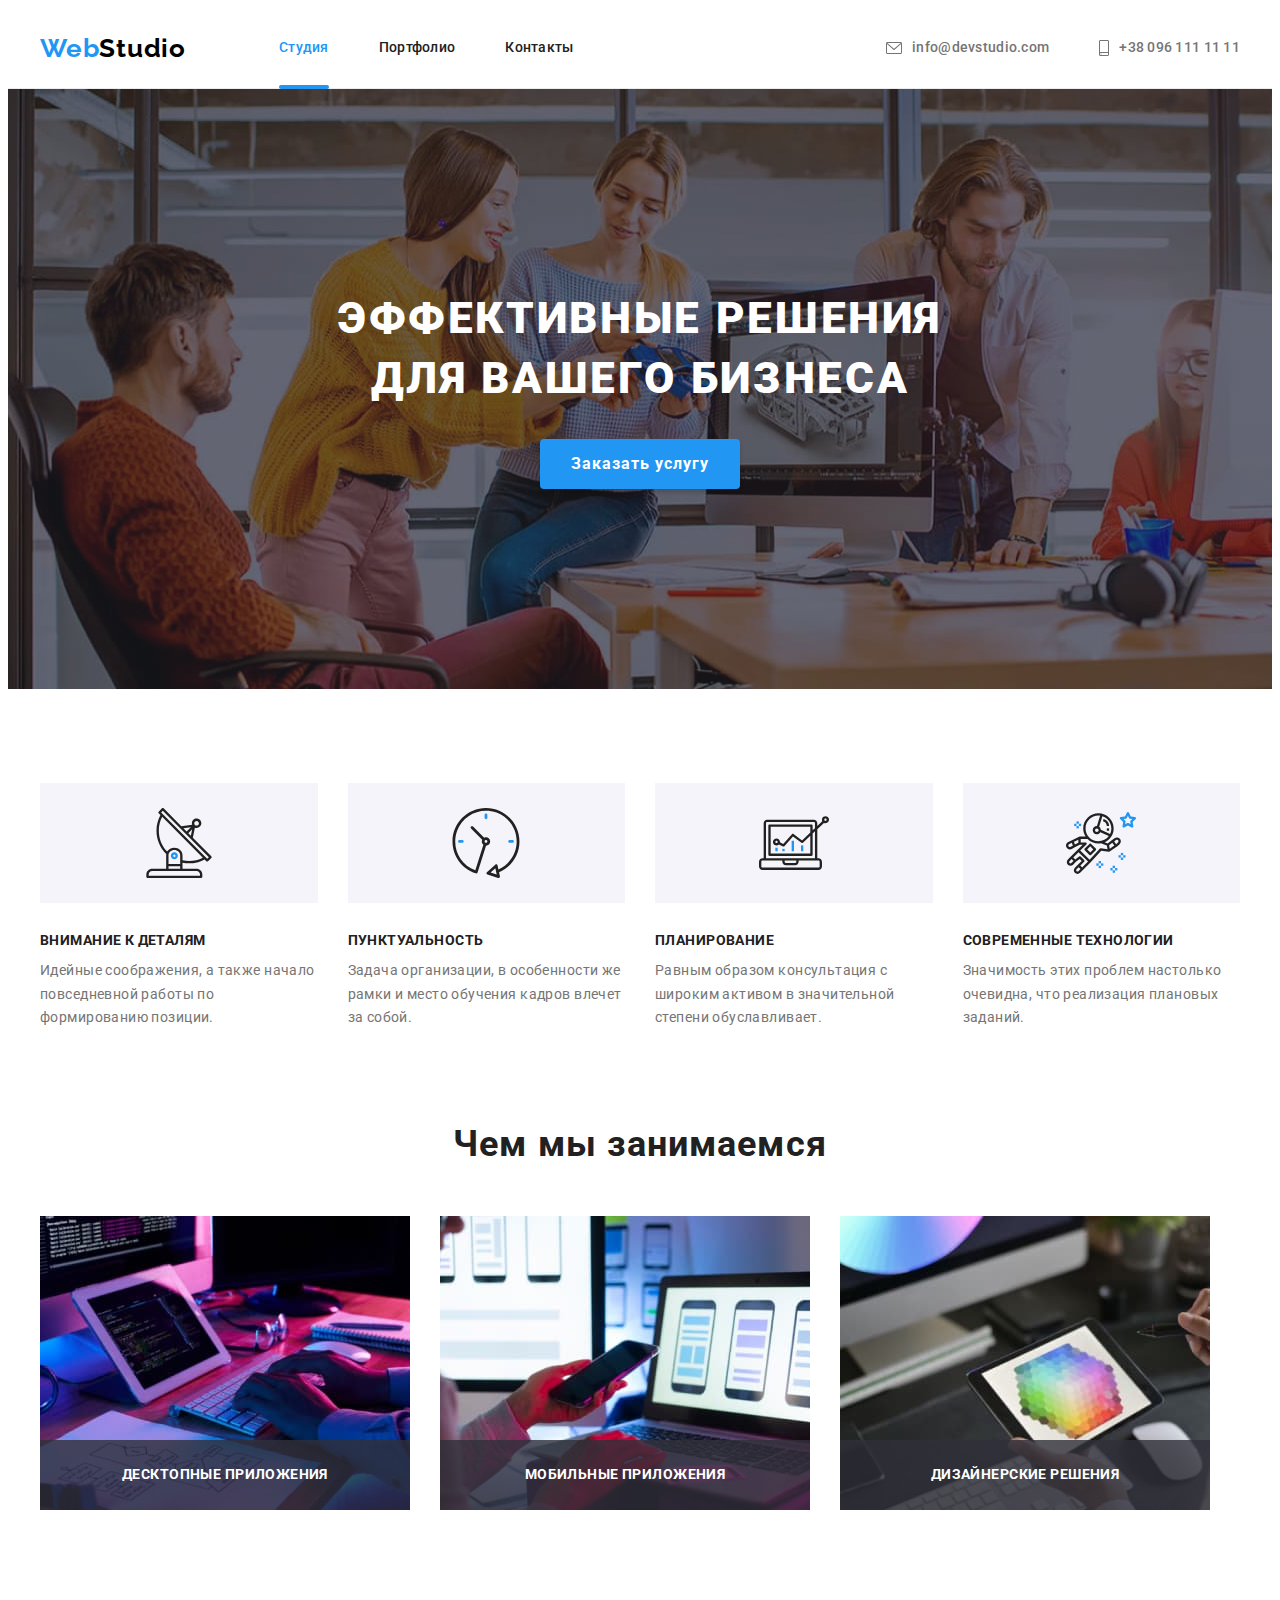
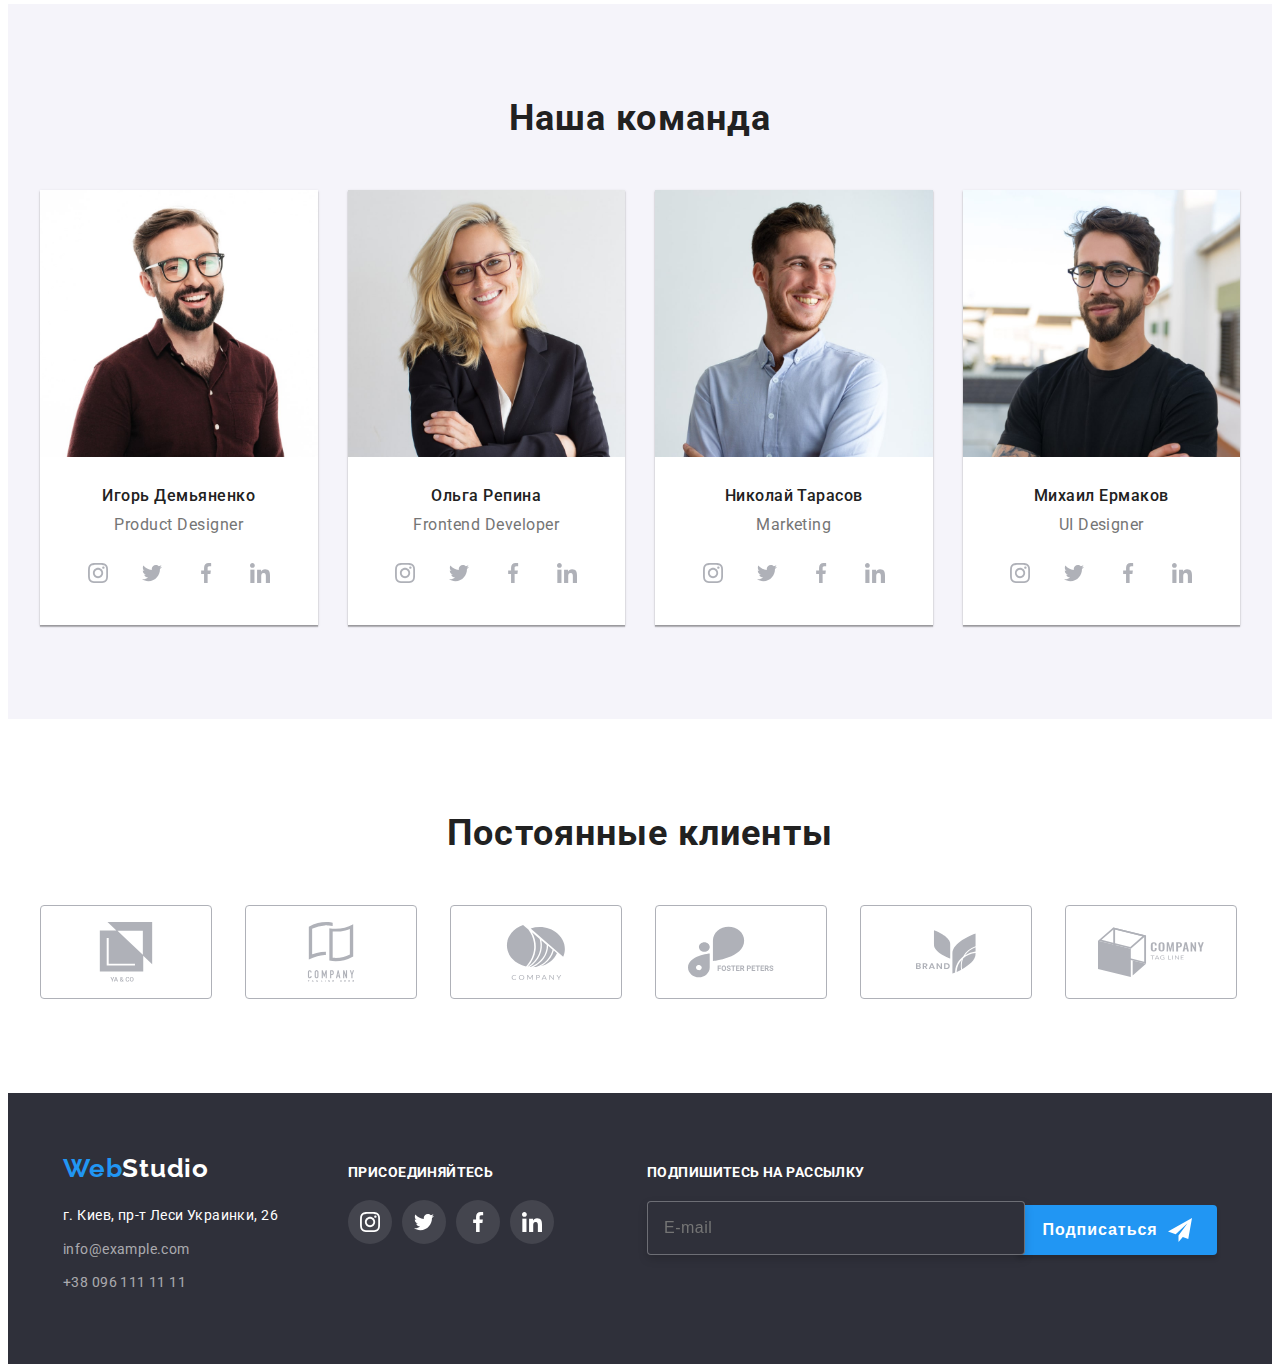
==== commit 5fc2b2e8: "update" ====
--- a/index.html
+++ b/index.html
@@ -3,7 +3,8 @@
   <head>
     <meta charset="UTF-8" />
     <meta http-equiv="X-UA-Compatible" content="IE=edge" />
-    <meta name="viewport" content="width=, initial-scale=1.0" />
+    <!-- <meta name="viewport" content="width=, initial-scale=1.0" /> -->
+    <meta name="viewport" content="width=device-width, initial-scale=1.0" />
     <link
       rel="stylesheet"
       href="https://cdnjs.cloudflare.com/ajax/libs/modern-normalize/1.1.0/modern-normalize.min.css"
@@ -30,11 +31,71 @@
         <a href="./index.html" class="logo header-logo"
           ><span class="logo__color">Web</span>Studio</a
         >
-        <button type="button" class="mobile-menu-button" js-open-menu>
+        <button type="button" class="mobile-menu-open">
           <svg class="mobile-menu__icon" width="24px" height="16px">
-            <use href="./images/symbol-defs.svg#icon-menu"></use>
+            <use href="./img/symbol-defs.svg#icon-menu"></use>
           </svg>
         </button>
+
+        <div class="mobile-menu is-hidden">
+          <div class="container">
+            <div class="mob-menu-top">
+              <button type="button" class="mobile-menu-close">
+                <svg class="menu-close" width="18px" height="18px">
+                  <use href="./img/symbol-defs.svg#modal-close"></use>
+                </svg>
+              </button>
+              <nav class="menu-nav">
+                <ul class="menu-nav__list">
+                  <li class="menu-nav__item">
+                    <a href="./index.html" class="menu-nav__link"
+                      ><span class="menu__link-color">Студия</span></a
+                    >
+                  </li>
+                  <li class="menu-nav__item">
+                    <a href="./portfolio.html" class="menu-nav__link"
+                      >Портфолио</a
+                    >
+                  </li>
+                  <li class="menu-nav__item">
+                    <a href="" class="menu-nav__link">Контакты</a>
+                  </li>
+                </ul>
+              </nav>
+            </div>
+            <div class="mob-menu-bottom">
+              <ul class="menu-contact-list">
+                <li class="menu-contact-list__item">
+                  <a href="tel:+380961111111" class="menu-contact-list__tel">
+                    +38 096 111 11 11</a
+                  >
+                </li>
+                <li class="menu-contact-list__item">
+                  <a
+                    href="mailto:info@devstudio.com"
+                    class="menu-contact-list__mail"
+                  >
+                    info@devstudio.com</a
+                  >
+                </li>
+              </ul>
+              <ul class="menu-social-list">
+                <li class="menu-social-item">
+                  <a href="" class="menu-social-link">Instagram</a>
+                </li>
+                <li class="menu-social-item">
+                  <a href="" class="menu-social-link">Twitter</a>
+                </li>
+                <li class="menu-social-item">
+                  <a href="" class="menu-social-link">Facebook</a>
+                </li>
+                <li class="menu-social-item">
+                  <a href="" class="menu-social-link">LinkedIn</a>
+                </li>
+              </ul>
+            </div>
+          </div>
+        </div>
 
         <nav class="navigation">
           <ul class="navigation__list">
@@ -55,7 +116,7 @@
           <li class="contact-list__item">
             <a href="mailto:info@devstudio.com" class="contact-list__mail">
               <svg class="contact-list__icon" width="16px" height="12px">
-                <use href="./images/symbol-defs.svg#icon-envelope-hover"></use>
+                <use href="./img/symbol-defs.svg#icon-envelope-hover"></use>
               </svg>
               info@devstudio.com</a
             >
@@ -63,7 +124,7 @@
           <li class="contact-list__item">
             <a href="tel:+380961111111" class="contact-list__tel"
               ><svg class="contact-list__icon" width="10px" height="16px">
-                <use href="./images/symbol-defs.svg#icon-smartphone"></use>
+                <use href="./img/symbol-defs.svg#icon-smartphone"></use>
               </svg>
               +38 096 111 11 11</a
             >
@@ -86,7 +147,7 @@
             <li class="softskills__item">
               <div class="softskills__img">
                 <svg class="softskills__icon" width="70px" height="70px">
-                  <use href="./images/symbol-defs.svg#icon-antenna"></use>
+                  <use href="./img/symbol-defs.svg#icon-antenna"></use>
                 </svg>
               </div>
               <h3 class="softskills__headline">Внимание к деталям</h3>
@@ -98,7 +159,7 @@
             <li class="softskills__item">
               <div class="softskills__img">
                 <svg class="softskills__icon" width="70px" height="70px">
-                  <use href="./images/symbol-defs.svg#icon-clock"></use>
+                  <use href="./img/symbol-defs.svg#icon-clock"></use>
                 </svg>
               </div>
               <h3 class="softskills__headline">Пунктуальность</h3>
@@ -110,7 +171,7 @@
             <li class="softskills__item">
               <div class="softskills__img">
                 <svg class="softskills__icon" width="70px" height="70px">
-                  <use href="./images/symbol-defs.svg#icon-diagram"></use>
+                  <use href="./img/symbol-defs.svg#icon-diagram"></use>
                 </svg>
               </div>
               <h3 class="softskills__headline">Планирование</h3>
@@ -122,7 +183,7 @@
             <li class="softskills__item">
               <div class="softskills__img">
                 <svg class="softskills__icon" width="70px" height="70px">
-                  <use href="./images/symbol-defs.svg#icon-astronaut"></use>
+                  <use href="./img/symbol-defs.svg#icon-astronaut"></use>
                 </svg>
               </div>
               <h3 class="softskills__headline">Современные технологии</h3>
@@ -139,34 +200,53 @@
           <h2 class="occupation__headline">Чем мы занимаемся</h2>
           <ul class="occupation__list">
             <li class="occupation__item">
-              <img
-                src="./images/what-we-do1.jpg"
-                width="370"
-                height="294"
-                alt="Чем занимается компания"
-              />
+              <picture>
+                <source
+                  srcset="./img/what-we-do1.jpg 1x, ./img/what-we-do1-2x.jpg 2x"
+                  media="(min-width:1200px)"
+                />
+                <img
+                  src="./img/what-we-do1.jpg"
+                  width="370"
+                  height="294"
+                  alt="Чем занимается компания"
+                />
+              </picture>
+
               <div class="occupation__text">
                 <p>Десктопные приложения</p>
               </div>
             </li>
             <li class="occupation__item">
-              <img
-                src="./images/what-we-do2.jpg"
-                width="370"
-                height="294"
-                alt="Чем занимается компания"
-              />
+              <picture>
+                <source
+                  srcset="./img/what-we-do2.jpg 1x, ./img/what-we-do2-2x.jpg 2x"
+                  media="(min-width:1200px)"
+                />
+                <img
+                  src="./img/what-we-do2.jpg"
+                  width="370"
+                  height="294"
+                  alt="Чем занимается компания"
+                />
+              </picture>
               <div class="occupation__text">
                 <p>Мобильные приложения</p>
               </div>
             </li>
             <li class="occupation__item">
-              <img
-                src="./images/what-we-do3.jpg"
-                width="370"
-                height="294"
-                alt="Чем занимается компания"
-              />
+              <picture>
+                <source
+                  srcset="./img/what-we-do3.jpg 1x, ./img/what-we-do3-2x.jpg 2x"
+                  media="(min-width:1200px)"
+                />
+                <img
+                  src="./img/what-we-do3.jpg"
+                  width="370"
+                  height="294"
+                  alt="Чем занимается компания"
+                />
+              </picture>
               <div class="occupation__text">
                 <p>Дизайнерские решения</p>
               </div>
@@ -179,12 +259,28 @@
           <h2 class="team__headline">Наша команда</h2>
           <ul class="card-list">
             <li class="card-list__item">
-              <img
-                src="./images/worker1.jpg"
-                width="270"
-                height="260"
-                alt="Работник компании"
-              />
+              <picture>
+                <source
+                  srcset="./img/our-team1.jpg 1x, ./img/our-team1-2x.jpg 2x"
+                  media="(min-width:1200px)"
+                />
+                <source
+                  srcset="
+                    ./img/our-team1-tab.jpg    1x,
+                    ./img/our-team1-tab-2x.jpg 2x
+                  "
+                  media="(min-width:768px)"
+                />
+                <source
+                  srcset="
+                    ./img/our-team1-mob.jpg    1x,
+                    ./img/our-team1-mob-2x.jpg 2x
+                  "
+                  media="(max-width:767px)"
+                />
+                <img src="./img/our-team1.jpg" alt="Работник компании" />
+              </picture>
+
               <div class="team__flex">
                 <h3 class="card-list__name">Игорь Демьяненко</h3>
                 <p class="card-list__text">Product Designer</p>
@@ -192,34 +288,28 @@
                   <li class="soc__item">
                     <a href="" class="soc__link">
                       <svg class="soc__icon" width="20px" height="20px">
-                        <use
-                          href="./images/symbol-defs.svg#icon-instagram"
-                        ></use>
-                      </svg>
-                    </a>
-                  </li>
-                  <li class="soc__item">
-                    <a href="" class="soc__link">
-                      <svg class="soc__icon" width="20px" height="20px">
-                        <use href="./images/symbol-defs.svg#icon-twitter"></use>
-                      </svg>
-                    </a>
-                  </li>
-                  <li class="soc__item">
-                    <a href="" class="soc__link">
-                      <svg class="soc__icon" width="20px" height="20px">
-                        <use
-                          href="./images/symbol-defs.svg#icon-facebook"
-                        ></use>
-                      </svg>
-                    </a>
-                  </li>
-                  <li class="soc__item">
-                    <a href="" class="soc__link">
-                      <svg class="soc__icon" width="20px" height="20px">
-                        <use
-                          href="./images/symbol-defs.svg#icon-linkedin"
-                        ></use>
+                        <use href="./img/symbol-defs.svg#icon-instagram"></use>
+                      </svg>
+                    </a>
+                  </li>
+                  <li class="soc__item">
+                    <a href="" class="soc__link">
+                      <svg class="soc__icon" width="20px" height="20px">
+                        <use href="./img/symbol-defs.svg#icon-twitter"></use>
+                      </svg>
+                    </a>
+                  </li>
+                  <li class="soc__item">
+                    <a href="" class="soc__link">
+                      <svg class="soc__icon" width="20px" height="20px">
+                        <use href="./img/symbol-defs.svg#icon-facebook"></use>
+                      </svg>
+                    </a>
+                  </li>
+                  <li class="soc__item">
+                    <a href="" class="soc__link">
+                      <svg class="soc__icon" width="20px" height="20px">
+                        <use href="./img/symbol-defs.svg#icon-linkedin"></use>
                       </svg>
                     </a>
                   </li>
@@ -227,12 +317,27 @@
               </div>
             </li>
             <li class="card-list__item">
-              <img
-                src="./images/worker2.jpg"
-                width="270"
-                height="260"
-                alt="Работник компании"
-              />
+              <picture>
+                <source
+                  srcset="./img/our-team2.jpg 1x, ./img/our-team2-2x.jpg 2x"
+                  media="(min-width:1200px)"
+                />
+                <source
+                  srcset="
+                    ./img/our-team2-tab.jpg    1x,
+                    ./img/our-team2-tab-2x.jpg 2x
+                  "
+                  media="(min-width:768px)"
+                />
+                <source
+                  srcset="
+                    ./img/our-team2-mob.jpg    1x,
+                    ./img/our-team2-mob-2x.jpg 2x
+                  "
+                  media="(max-width:767px)"
+                />
+                <img src="./img/our-team2.jpg" alt="Работник компании" />
+              </picture>
               <div class="team__flex">
                 <h3 class="card-list__name">Ольга Репина</h3>
                 <p class="card-list__text">Frontend Developer</p>
@@ -240,34 +345,28 @@
                   <li class="soc__item">
                     <a href="" class="soc__link">
                       <svg class="soc__icon" width="20px" height="20px">
-                        <use
-                          href="./images/symbol-defs.svg#icon-instagram"
-                        ></use>
-                      </svg>
-                    </a>
-                  </li>
-                  <li class="soc__item">
-                    <a href="" class="soc__link">
-                      <svg class="soc__icon" width="20px" height="20px">
-                        <use href="./images/symbol-defs.svg#icon-twitter"></use>
-                      </svg>
-                    </a>
-                  </li>
-                  <li class="soc__item">
-                    <a href="" class="soc__link">
-                      <svg class="soc__icon" width="20px" height="20px">
-                        <use
-                          href="./images/symbol-defs.svg#icon-facebook"
-                        ></use>
-                      </svg>
-                    </a>
-                  </li>
-                  <li class="soc__item">
-                    <a href="" class="soc__link">
-                      <svg class="soc__icon" width="20px" height="20px">
-                        <use
-                          href="./images/symbol-defs.svg#icon-linkedin"
-                        ></use>
+                        <use href="./img/symbol-defs.svg#icon-instagram"></use>
+                      </svg>
+                    </a>
+                  </li>
+                  <li class="soc__item">
+                    <a href="" class="soc__link">
+                      <svg class="soc__icon" width="20px" height="20px">
+                        <use href="./img/symbol-defs.svg#icon-twitter"></use>
+                      </svg>
+                    </a>
+                  </li>
+                  <li class="soc__item">
+                    <a href="" class="soc__link">
+                      <svg class="soc__icon" width="20px" height="20px">
+                        <use href="./img/symbol-defs.svg#icon-facebook"></use>
+                      </svg>
+                    </a>
+                  </li>
+                  <li class="soc__item">
+                    <a href="" class="soc__link">
+                      <svg class="soc__icon" width="20px" height="20px">
+                        <use href="./img/symbol-defs.svg#icon-linkedin"></use>
                       </svg>
                     </a>
                   </li>
@@ -275,12 +374,27 @@
               </div>
             </li>
             <li class="card-list__item">
-              <img
-                src="./images/worker3.jpg"
-                width="270"
-                height="260"
-                alt="Работник компании"
-              />
+              <picture>
+                <source
+                  srcset="./img/our-team3.jpg 1x, ./img/our-team3-2x.jpg 2x"
+                  media="(min-width:1200px)"
+                />
+                <source
+                  srcset="
+                    ./img/our-team3-tab.jpg    1x,
+                    ./img/our-team3-tab-2x.jpg 2x
+                  "
+                  media="(min-width:768px)"
+                />
+                <source
+                  srcset="
+                    ./img/our-team3-mob.jpg    1x,
+                    ./img/our-team3-mob-2x.jpg 2x
+                  "
+                  media="(max-width:767px)"
+                />
+                <img src="./img/our-team3.jpg" alt="Работник компании" />
+              </picture>
               <div class="team__flex">
                 <h3 class="card-list__name">Николай Тарасов</h3>
                 <p class="card-list__text">Marketing</p>
@@ -288,34 +402,28 @@
                   <li class="soc__item">
                     <a href="" class="soc__link">
                       <svg class="soc__icon" width="20px" height="20px">
-                        <use
-                          href="./images/symbol-defs.svg#icon-instagram"
-                        ></use>
-                      </svg>
-                    </a>
-                  </li>
-                  <li class="soc__item">
-                    <a href="" class="soc__link">
-                      <svg class="soc__icon" width="20px" height="20px">
-                        <use href="./images/symbol-defs.svg#icon-twitter"></use>
-                      </svg>
-                    </a>
-                  </li>
-                  <li class="soc__item">
-                    <a href="" class="soc__link">
-                      <svg class="soc__icon" width="20px" height="20px">
-                        <use
-                          href="./images/symbol-defs.svg#icon-facebook"
-                        ></use>
-                      </svg>
-                    </a>
-                  </li>
-                  <li class="soc__item">
-                    <a href="" class="soc__link">
-                      <svg class="soc__icon" width="20px" height="20px">
-                        <use
-                          href="./images/symbol-defs.svg#icon-linkedin"
-                        ></use>
+                        <use href="./img/symbol-defs.svg#icon-instagram"></use>
+                      </svg>
+                    </a>
+                  </li>
+                  <li class="soc__item">
+                    <a href="" class="soc__link">
+                      <svg class="soc__icon" width="20px" height="20px">
+                        <use href="./img/symbol-defs.svg#icon-twitter"></use>
+                      </svg>
+                    </a>
+                  </li>
+                  <li class="soc__item">
+                    <a href="" class="soc__link">
+                      <svg class="soc__icon" width="20px" height="20px">
+                        <use href="./img/symbol-defs.svg#icon-facebook"></use>
+                      </svg>
+                    </a>
+                  </li>
+                  <li class="soc__item">
+                    <a href="" class="soc__link">
+                      <svg class="soc__icon" width="20px" height="20px">
+                        <use href="./img/symbol-defs.svg#icon-linkedin"></use>
                       </svg>
                     </a>
                   </li>
@@ -323,12 +431,27 @@
               </div>
             </li>
             <li class="card-list__item">
-              <img
-                src="./images/worker4.jpg"
-                width="270"
-                height="260"
-                alt="Работник компании"
-              />
+              <picture>
+                <source
+                  srcset="./img/our-team4.jpg 1x, ./img/our-team4-2x.jpg 2x"
+                  media="(min-width:1200px)"
+                />
+                <source
+                  srcset="
+                    ./img/our-team4-tab.jpg    1x,
+                    ./img/our-team4-tab-2x.jpg 2x
+                  "
+                  media="(min-width:768px)"
+                />
+                <source
+                  srcset="
+                    ./img/our-team4-mob.jpg    1x,
+                    ./img/our-team4-mob-2x.jpg 2x
+                  "
+                  media="(max-width:767px)"
+                />
+                <img src="./img/our-team4.jpg" alt="Работник компании" />
+              </picture>
               <div class="team__flex">
                 <h3 class="card-list__name">Михаил Ермаков</h3>
                 <p class="card-list__text">UI Designer</p>
@@ -336,34 +459,28 @@
                   <li class="soc__item">
                     <a href="" class="soc__link">
                       <svg class="soc__icon" width="20px" height="20px">
-                        <use
-                          href="./images/symbol-defs.svg#icon-instagram"
-                        ></use>
-                      </svg>
-                    </a>
-                  </li>
-                  <li class="soc__item">
-                    <a href="" class="soc__link">
-                      <svg class="soc__icon" width="20px" height="20px">
-                        <use href="./images/symbol-defs.svg#icon-twitter"></use>
-                      </svg>
-                    </a>
-                  </li>
-                  <li class="soc__item">
-                    <a href="" class="soc__link">
-                      <svg class="soc__icon" width="20px" height="20px">
-                        <use
-                          href="./images/symbol-defs.svg#icon-facebook"
-                        ></use>
-                      </svg>
-                    </a>
-                  </li>
-                  <li class="soc__item">
-                    <a href="" class="soc__link">
-                      <svg class="soc__icon" width="20px" height="20px">
-                        <use
-                          href="./images/symbol-defs.svg#icon-linkedin"
-                        ></use>
+                        <use href="./img/symbol-defs.svg#icon-instagram"></use>
+                      </svg>
+                    </a>
+                  </li>
+                  <li class="soc__item">
+                    <a href="" class="soc__link">
+                      <svg class="soc__icon" width="20px" height="20px">
+                        <use href="./img/symbol-defs.svg#icon-twitter"></use>
+                      </svg>
+                    </a>
+                  </li>
+                  <li class="soc__item">
+                    <a href="" class="soc__link">
+                      <svg class="soc__icon" width="20px" height="20px">
+                        <use href="./img/symbol-defs.svg#icon-facebook"></use>
+                      </svg>
+                    </a>
+                  </li>
+                  <li class="soc__item">
+                    <a href="" class="soc__link">
+                      <svg class="soc__icon" width="20px" height="20px">
+                        <use href="./img/symbol-defs.svg#icon-linkedin"></use>
                       </svg>
                     </a>
                   </li>
@@ -380,42 +497,42 @@
             <li class="client-item">
               <a href="" class="client-link">
                 <svg class="client-icon" width="106px" height="60px">
-                  <use href="./images/symbol-defs.svg#icon-group-one"></use>
+                  <use href="./img/symbol-defs.svg#icon-group-one"></use>
                 </svg>
               </a>
             </li>
             <li class="client-item">
               <a href="" class="client-link">
                 <svg class="client-icon" width="106px" height="60px">
-                  <use href="./images/symbol-defs.svg#icon-group-two"></use>
+                  <use href="./img/symbol-defs.svg#icon-group-two"></use>
                 </svg>
               </a>
             </li>
             <li class="client-item">
               <a href="" class="client-link">
                 <svg class="client-icon" width="106px" height="60px">
-                  <use href="./images/symbol-defs.svg#icon-group-three"></use>
+                  <use href="./img/symbol-defs.svg#icon-group-three"></use>
                 </svg>
               </a>
             </li>
             <li class="client-item">
               <a href="" class="client-link">
                 <svg class="client-icon" width="106px" height="60px">
-                  <use href="./images/symbol-defs.svg#icon-group-four"></use>
+                  <use href="./img/symbol-defs.svg#icon-group-four"></use>
                 </svg>
               </a>
             </li>
             <li class="client-item">
               <a href="" class="client-link">
                 <svg class="client-icon" width="106px" height="60px">
-                  <use href="./images/symbol-defs.svg#icon-group-five"></use>
+                  <use href="./img/symbol-defs.svg#icon-group-five"></use>
                 </svg>
               </a>
             </li>
             <li class="client-item">
               <a href="" class="client-link">
                 <svg class="client-icon" width="106px" height="60px">
-                  <use href="./images/symbol-defs.svg#icon-group-six"></use>
+                  <use href="./img/symbol-defs.svg#icon-group-six"></use>
                 </svg>
               </a>
             </li>
@@ -460,28 +577,28 @@
             <li class="soc__item">
               <a href="" class="social-soc-link">
                 <svg class="social-soc-icon" width="20px" height="20px">
-                  <use href="./images/symbol-defs.svg#icon-instagram"></use>
+                  <use href="./img/symbol-defs.svg#icon-instagram"></use>
                 </svg>
               </a>
             </li>
             <li class="soc__item">
               <a href="" class="social-soc-link">
                 <svg class="social-soc-icon" width="20px" height="20px">
-                  <use href="./images/symbol-defs.svg#icon-twitter"></use>
+                  <use href="./img/symbol-defs.svg#icon-twitter"></use>
                 </svg>
               </a>
             </li>
             <li class="soc__item">
               <a href="" class="social-soc-link">
                 <svg class="social-soc-icon" width="20px" height="20px">
-                  <use href="./images/symbol-defs.svg#icon-facebook"></use>
+                  <use href="./img/symbol-defs.svg#icon-facebook"></use>
                 </svg>
               </a>
             </li>
             <li class="soc__item">
               <a href="" class="social-soc-link">
                 <svg class="social-soc-icon" width="20px" height="20px">
-                  <use href="./images/symbol-defs.svg#icon-linkedin"></use>
+                  <use href="./img/symbol-defs.svg#icon-linkedin"></use>
                 </svg>
               </a>
             </li>
@@ -502,7 +619,7 @@
             <button type="submit" class="subscribe-button">
               Подписаться
               <svg class="subscribe-button-icon" width="24px" height="24px">
-                <use href="./images/symbol-defs.svg#telegram"></use>
+                <use href="./img/symbol-defs.svg#telegram"></use>
               </svg>
             </button>
           </form>
@@ -513,7 +630,7 @@
       <div class="modal">
         <button type="button" class="button-close" data-modal-close>
           <svg class="modal-close" width="18px" height="18px">
-            <use href="./images/symbol-defs.svg#modal-close"></use>
+            <use href="./img/symbol-defs.svg#modal-close"></use>
           </svg>
         </button>
         <p class="modal-title">Оставьте свои данные, мы вам перезвоним</p>
@@ -527,7 +644,7 @@
               class="modal-input"
             />
             <svg class="modal-name-icon" width="18px" height="18px">
-              <use href="./images/symbol-defs.svg#modal-name-icon"></use>
+              <use href="./img/symbol-defs.svg#modal-name-icon"></use>
             </svg>
           </label>
 
@@ -535,7 +652,7 @@
             <span class="modal-label-text">Телефон</span>
             <input type="tel" name="tel" id="modal-tel" class="modal-input" />
             <svg class="modal-tel-icon" width="18px" height="18px">
-              <use href="./images/symbol-defs.svg#modal-tel-icon"></use>
+              <use href="./img/symbol-defs.svg#modal-tel-icon"></use>
             </svg>
           </label>
 
@@ -548,7 +665,7 @@
               class="modal-input"
             />
             <svg class="modal-mail-icon" width="18px" height="18px">
-              <use href="./images/symbol-defs.svg#modal-mail-icon"></use>
+              <use href="./img/symbol-defs.svg#modal-mail-icon"></use>
             </svg>
           </label>
           <label for="modal-comment" class="modal-label">
@@ -572,7 +689,7 @@
           <label for="checkbox" class="checkbox-flex">
             <span>
               <svg width="17px" height="17px" class="checkbox-icon">
-                <use href="./images/symbol-defs.svg#check-icon"></use>
+                <use href="./img/symbol-defs.svg#check-icon"></use>
               </svg>
             </span>
 
@@ -585,16 +702,7 @@
         </form>
       </div>
     </div>
-    <div class="mobile-backdrop is-hidden" js-menu-container>
-      <div class="mobile-menu">
-        <button type="button" class="button-close" js-close-menu>
-          <svg class="modal-close" width="18px" height="18px">
-            <use href="./images/symbol-defs.svg#modal-close"></use>
-          </svg>
-        </button>
-      </div>
-    </div>
+    <script src="./js/mobile-menu.js"></script>
     <script src="./js/modal.js"></script>
-    <script src="./js/mobile-menu.js"></script>
   </body>
 </html>
--- a/css/main.min.css
+++ b/css/main.min.css
@@ -1 +1 @@
-:root{--first-text-color: #2196f3;--second-text-color: #757575;--third-text-color: #ffffff;--first-background-color: #2f303a;--second-background-color: #f5f4fa;--first-button-color: #2196f3;--second-button-color: #f5f4fa;--Roboto: "Roboto", sans-serif;--Raleway: "Raleway", sans-serif}.visually-hidden{position:absolute;white-space:nowrap;width:1px;height:1px;overflow:hidden;border:0;padding:0;clip:rect(0 0 0 0);clip-path:inset(50%);margin:-1px}p,h1,h2,h3,h4,h5,h6{margin:0}img{display:block;width:100%;height:auto}ul{margin:0;padding-left:0}body{font-family:var(--Roboto);color:#212121}.navigation__item,.contact-list__item,.softskills__item,.occupation__item,.card-list__item,.footer-item,.portfolio-nav-item,.project-item,.soc__item,.client-item{list-style-type:none}.navigation__link,.contact-list__mail,.contact-list__tel,.header-logo,.footer-logo,.map-link,.contact-icon-link,.footer-contact-mail,.footer-contact-tel,.project-link{text-decoration:none}.container{width:100%;margin-left:auto;margin-right:auto;padding-left:15px;padding-right:15px}@media screen and (min-width: 480px){.container{max-width:480px}}@media screen and (min-width: 768px){.container{max-width:768px}}@media screen and (min-width: 1200px){.container{max-width:1200px}}.backdrop{position:fixed;top:0;width:100%;height:100%;background:rgba(0,0,0,.2);transition:opacity 300ms cubic-bezier(0.4, 0, 0.2, 1),visibility 300ms cubic-bezier(0.4, 0, 0.2, 1)}.button-close{width:30px;height:30px;position:absolute;top:8px;right:8px;display:flex;align-items:center;justify-content:center;border-radius:50%;background:#fff;border:1px solid rgba(0,0,0,.1);cursor:pointer;color:#212121;transition:color 250ms cubic-bezier(0.4, 0, 0.2, 1)}.button-close:hover,.button-close:focus{color:#2196f3}.modal-close{fill:currentColor}.modal{width:calc(100% - 30px);background-color:#fff;border-radius:5px;position:absolute;top:50%;left:50%;transform:translate(-50%, -50%) scale(1);transition:transform 300ms cubic-bezier(0.4, 0, 0.2, 1);padding:40px}@media screen and (min-width: 480px){.modal{width:450px;min-height:609px}}@media screen and (min-width: 768px){.modal{width:450px;min-height:609px}}@media screen and (min-width: 1200px){.modal{width:528px;min-height:581px}}.backdrop.is-hidden .modal{transform:translate(-50%, -50%) scale(0)}.modal-form{position:relative}.modal-title{font-weight:700;font-size:20px;line-height:1.15;text-align:center;letter-spacing:.03em;text-align:center;color:#212121;margin-bottom:12px}.modal-label-text{display:block;margin-bottom:4px;font-weight:400;font-size:12px;line-height:1.16;letter-spacing:.01em;color:#757575}.modal-input{display:block;width:100%;height:40px;margin-bottom:10px;border:1px solid rgba(33,33,33,.2);border-radius:4px;outline:none;padding-left:42px;transition:border 250ms cubic-bezier(0.4, 0, 0.2, 1)}.modal-input:focus{border:1px solid #2196f3}.modal-name-icon{position:absolute;top:29px;left:12px;fill:#212121;transition:fill 250ms cubic-bezier(0.4, 0, 0.2, 1)}.modal-input:focus+.modal-name-icon{fill:#2196f3}.modal-tel-icon{position:absolute;top:97px;left:12px;fill:#212121;transition:fill 250ms cubic-bezier(0.4, 0, 0.2, 1)}.modal-input:focus+.modal-tel-icon{fill:#2196f3}.modal-mail-icon{position:absolute;top:165px;left:12px;fill:#212121;transition:fill 250ms cubic-bezier(0.4, 0, 0.2, 1)}.modal-input:focus+.modal-mail-icon{fill:#2196f3}.textarea{width:100%;height:120px;border:1px solid rgba(33,33,33,.2);border-radius:4px;padding:12px 16px;resize:none;outline:none;margin-bottom:20px;transition:border 250ms cubic-bezier(0.4, 0, 0.2, 1)}.textarea:focus{border:1px solid #2196f3}.checkbox-flex{display:flex;align-items:center;justify-content:center;font-size:12px;line-height:1.17;text-align:start;color:#757575}@media screen and (min-width: 1200px){.checkbox-flex{font-size:14px;line-height:1.71;letter-spacing:.03em}}.checkbox-flex span{width:16px;height:15px;border:2px solid #303030;border-radius:2px;margin-right:7px;display:flex;justify-content:center;align-items:center;transition:border 250ms cubic-bezier(0.4, 0, 0.2, 1)}.checkbox-item{width:16px;height:15px;margin-right:7px}.checkbox-item:focus+.checkbox-flex span{border:2px solid #2196f3}.checkbox-item:checked+.checkbox-flex span .checkbox-icon{visibility:visible}.checkbox-link{font-weight:400;font-size:12px;line-height:1.17;text-decoration-line:underline;color:#2196f3;padding-left:4px}@media screen and (min-width: 1200px){.checkbox-link{font-size:14px;line-height:1.71;letter-spacing:.03em}}.checkbox-icon{position:absolute;visibility:hidden;transition:visibility 250ms cubic-bezier(0.4, 0, 0.2, 1)}.is-hidden{opacity:0;visibility:hidden;pointer-events:none}.modal-button-flex{text-align:center}.modal-button{width:200px;height:50px;margin:auto;background:#2196f3;box-shadow:0px 4px 4px rgba(0,0,0,.15);border-radius:4px;border:none;margin-top:30px;font-weight:700;font-size:16px;line-height:1.88;letter-spacing:.06em;color:#fff;transition:background-color 250ms cubic-bezier(0.4, 0, 0.2, 1)}.modal-button:hover,.modal-button:focus{background-color:#188ce8}.label-text{font-style:normal;font-weight:700;font-size:14px;line-height:1.14;letter-spacing:.03em;text-transform:uppercase;margin-bottom:20px;display:block;color:#fff}.logo{font-family:var(--Raleway);font-style:normal;font-weight:700;font-size:26px;line-height:1.19;letter-spacing:.03em;margin-right:93px}.header{display:flex;border-bottom:1px solid #ececec;padding-top:16px;padding-bottom:16px}@media screen and (min-width: 768px){.header{padding-top:0;padding-bottom:0}}@media screen and (min-width: 1200px){.header{padding-top:0;padding-bottom:0}}.header-logo{color:#000;margin-right:93px}.logo__color{color:var(--first-text-color)}.header__flex{display:flex;align-items:center}.navigation{display:none}@media screen and (min-width: 768px){.navigation{display:flex}}@media screen and (min-width: 1200px){.navigation{display:flex}}.navigation__list{display:flex;column-gap:50px}.navigation__link{display:block;color:#212121;font-style:normal;font-weight:500;font-size:14px;line-height:1.14;letter-spacing:.02em;padding-top:32px;padding-bottom:32px;position:relative;transition:color 250ms cubic-bezier(0.4, 0, 0.2, 1)}.navigation__link:hover,.navigation__link:focus{color:var(--first-text-color)}.navigation__link-color{color:var(--first-text-color)}.navigation__link-color::after{color:var(--first-text-color);content:"";position:absolute;background:#2196f3;left:0;bottom:-1px;width:100%;height:4px;border-radius:2px}.contact-list{display:none;margin-left:auto}@media screen and (min-width: 768px){.contact-list{display:flex;flex-wrap:wrap;flex-direction:column;margin-left:auto}}@media screen and (min-width: 1200px){.contact-list{display:flex;flex-direction:row}}.contact-list__item{margin-right:50px}@media screen and (min-width: 768px){.contact-list__item{margin-right:0}}@media screen and (min-width: 1200px){.contact-list__item{margin-right:50px}}.contact-list__item:last-child{margin-right:0}.contact-list__mail{color:var(--second-text-color);font-style:normal;font-weight:500;letter-spacing:.02em;display:flex;align-items:center;transition:color 250ms cubic-bezier(0.4, 0, 0.2, 1)}@media screen and (min-width: 768px){.contact-list__mail{font-size:12px;line-height:1.16;padding-top:20px;padding-bottom:5px}}@media screen and (min-width: 1200px){.contact-list__mail{font-size:14px;line-height:1.14;padding-top:32px;padding-bottom:32px}}.contact-list__mail:hover,.contact-list__mail:focus{color:var(--first-text-color)}.contact-list__icon{margin-right:10px;fill:currentColor;padding:0}.contact-list__tel{color:var(--second-text-color);font-style:normal;font-weight:500;letter-spacing:.02em;display:flex;align-items:center;transition:color 250ms cubic-bezier(0.4, 0, 0.2, 1)}@media screen and (min-width: 768px){.contact-list__tel{font-size:12px;line-height:1.16;padding-top:5px;padding-bottom:20px}}@media screen and (min-width: 1200px){.contact-list__tel{font-size:14px;line-height:1.14;padding-top:32px;padding-bottom:32px}}.contact-list__tel:hover,.contact-list__tel:focus{color:var(--first-text-color)}.mobile-menu-button{color:#212121;width:40px;height:40px;display:flex;justify-content:center;align-items:center;margin-left:auto}@media screen and (min-width: 768px){.mobile-menu-button{display:none}}@media screen and (min-width: 1200px){.mobile-menu-button{display:none}}.mobile-menu-button:hover,.mobile-menu-button:focus{color:#2196f3}.mobile-menu__icon{fill:currentColor}.mobile-backdrop{position:fixed;top:0;width:100%;height:100%;background:rgba(0,0,0,.2);transition:opacity 300ms cubic-bezier(0.4, 0, 0.2, 1),visibility 300ms cubic-bezier(0.4, 0, 0.2, 1)}.mobile-menu{width:100%;height:100%;background-color:#fff;border-radius:5px;position:absolute;top:50%;left:50%;transform:translate(-50%, -50%) scale(1);transition:transform 300ms cubic-bezier(0.4, 0, 0.2, 1);padding:40px}.backdrop.is-hidden .mobile-menu{transform:translate(-50%, -50%) scale(0)}.hero{background-repeat:no-repeat;background-size:cover;padding-top:118px;padding-bottom:118px;width:100%;margin:auto;background-image:linear-gradient(rgba(47, 48, 58, 0.4), rgba(47, 48, 58, 0.4)),url(../images/herobackground-mob.jpg)}@media screen and (min-width: 768px){.hero{width:100%;background-image:linear-gradient(rgba(47, 48, 58, 0.4), rgba(47, 48, 58, 0.4)),url(../images/herobackground-tablet.jpg)}}@media screen and (min-width: 1200px){.hero{max-width:1600px;padding-top:200px;padding-bottom:200px;background-image:linear-gradient(rgba(47, 48, 58, 0.4), rgba(47, 48, 58, 0.4)),url(../images/hero-background.jpg)}}.hero__flex{text-align:center}@media screen and (min-width: 768px){.hero__flex{text-align:center}}@media screen and (min-width: 1200px){.hero__flex{text-align:center}}.hero__headline{text-transform:uppercase;color:var(--third-text-color);font-weight:900;letter-spacing:.06em;margin:auto;margin-bottom:30px;font-size:26px;line-height:1.61}@media screen and (min-width: 768px){.hero__headline{width:360px}}@media screen and (min-width: 1200px){.hero__headline{font-size:44px;line-height:1.36;width:696px}}.hero__btn{width:200px;height:50px;box-shadow:0px 4px 4px rgba(0,0,0,.15);background-color:var(--first-button-color);border:0;border-radius:4px;cursor:pointer;color:var(--third-text-color);font-family:"Roboto";font-style:normal;font-weight:700;font-size:16px;line-height:1.87;letter-spacing:.06em;transition:background-color 250ms cubic-bezier(0.4, 0, 0.2, 1)}.hero__btn:hover{background-color:#188ce8}.softskills{padding-top:60px}@media screen and (min-width: 1200px){.softskills{padding-bottom:94px;padding-top:94px}}.softskills__list{display:flex;flex-wrap:wrap;gap:30px}.softskills__item{width:100%}@media screen and (min-width: 768px){.softskills__item{width:calc((100% - 30px)/2)}}@media screen and (min-width: 1200px){.softskills__item{width:calc((100% - 90px)/4)}}.softskills__headline{text-transform:uppercase;font-weight:700;font-size:14px;line-height:1.14;letter-spacing:.03em;margin-bottom:10px;text-align:center}@media screen and (min-width: 768px){.softskills__headline{text-align:left}}@media screen and (min-width: 1200px){.softskills__headline{text-align:left}}.softskills__text{color:var(--second-text-color);font-size:14px;line-height:1.71;letter-spacing:.03em}.softskills__img{width:100%;height:120px;background-color:#f5f4fa;margin-bottom:30px;display:flex;align-items:center;justify-content:center}.occupation{padding-bottom:94px;display:none}@media screen and (min-width: 1200px){.occupation{display:block}}.occupation__list{position:relative;display:flex;column-gap:30px}.occupation__headline{font-weight:700;font-size:36px;line-height:1.16;letter-spacing:.03em;margin-bottom:50px;text-align:center}.occupation__text{background:rgba(47,48,58,.8);position:absolute;width:370px;height:70px;bottom:0;display:flex;align-items:center;justify-content:center;color:#fff;font-weight:700;font-size:14px;line-height:1.14;text-align:center;letter-spacing:.03em;text-transform:uppercase}.team{background-color:var(--second-background-color);padding-bottom:60px;padding-top:60px}@media screen and (min-width: 1200px){.team{padding-bottom:94px;padding-top:94px}}.team__flex{background-color:#fff;padding-top:30px;padding-bottom:30px}.soc{display:flex;justify-content:center;align-items:center;gap:10px;background-color:#fff}.soc__link{width:44px;height:44px;background-color:#fff;border-radius:50%;display:flex;align-items:center;justify-content:center;color:#afb1b8;transition:background-color 250ms cubic-bezier(0.4, 0, 0.2, 1),color 250ms cubic-bezier(0.4, 0, 0.2, 1)}.soc__link:hover,.soc__link:focus{background-color:#2196f3;color:#fff}.soc__icon{fill:currentColor}.team__headline{font-weight:700;font-size:36px;line-height:1.16;letter-spacing:.03em;margin-bottom:50px;text-align:center}.card-list{display:flex;gap:30px;flex-wrap:wrap}.card-list__item{box-shadow:0px 1px 3px rgba(0,0,0,.12),0px 1px 1px rgba(0,0,0,.14),0px 2px 1px rgba(0,0,0,.2);text-align:center;width:100%}@media screen and (min-width: 768px){.card-list__item{width:calc((100% - 30px)/2)}}@media screen and (min-width: 1200px){.card-list__item{width:calc((100% - 90px)/4)}}.card-list__name{font-weight:500;font-size:16px;line-height:1.18;letter-spacing:.03em;margin-bottom:10px}.card-list__text{color:var(--second-text-color);font-size:16px;line-height:1.18;letter-spacing:.03em;margin-bottom:16px}.footer{background-color:var(--first-background-color);padding-top:60px;padding-bottom:60px}.footer-flex{text-align:center}@media screen and (min-width: 768px){.footer-flex{display:flex;flex-wrap:wrap;justify-content:center;align-items:baseline}}@media screen and (min-width: 1200px){.footer-flex{display:flex;align-items:baseline;text-align:left}}.footer-logo{color:var(--third-text-color);font-family:"Raleway";font-style:normal;font-weight:700;font-size:26px;line-height:1.19;letter-spacing:.03em}.address{margin-top:20px}.footer-item{margin-bottom:10px}.footer-item:last-child{margin-bottom:0px}.map-link{color:var(--third-text-color);font-style:normal;font-size:14px;line-height:1.71;letter-spacing:.03em;transition:color 250ms cubic-bezier(0.4, 0, 0.2, 1)}.map-link:hover,.map-link:focus{color:var(--first-text-color)}.footer-contact-mail{color:rgba(255,255,255,.6);font-style:normal;font-size:14px;line-height:1.71;letter-spacing:.03em;transition:color 250ms cubic-bezier(0.4, 0, 0.2, 1)}.footer-contact-mail:hover,.footer-contact-mail:focus{color:var(--first-text-color)}.footer-contact-tel{color:rgba(255,255,255,.6);font-style:normal;font-size:14px;line-height:1.71;letter-spacing:.03em;transition:color 250ms cubic-bezier(0.4, 0, 0.2, 1)}.footer-contact-tel:hover,.footer-contact-tel:focus{color:var(--first-text-color)}.social{margin-top:60px;margin-bottom:60px}@media screen and (min-width: 768px){.social{margin-left:165px;margin-top:0px}}@media screen and (min-width: 1200px){.social{margin-left:70px;margin-right:93px}}.social-headline{font-weight:700;font-size:14px;line-height:16px;letter-spacing:.03em;text-transform:uppercase;color:var(--third-text-color);margin-bottom:20px}.social-soc{display:flex;justify-content:center;gap:10px;background-color:#2f303a}.social-soc-link{width:44px;height:44px;background-color:rgba(255,255,255,.1);border-radius:50%;display:flex;align-items:center;justify-content:center;color:#fff;transition:background-color 250ms cubic-bezier(0.4, 0, 0.2, 1),color 250ms cubic-bezier(0.4, 0, 0.2, 1)}.social-soc-link:hover,.social-soc-link:focus{background-color:#2196f3;color:#fff}.social-soc-icon{fill:currentColor}@media screen and (min-width: 768px){.subscribe{margin-top:60px}}@media screen and (min-width: 1200px){.subscribe{margin-top:0}}.subscribe-button{width:200px;height:50px;background:#2196f3;box-shadow:0px 4px 4px rgba(0,0,0,.15);border-radius:4px;border:none;color:var(--third-text-color);font-weight:700;font-size:16px;line-height:1.88;display:flex;align-items:center;justify-content:center;cursor:pointer;letter-spacing:.06em;margin-top:20px}@media screen and (min-width: 1200px){.subscribe-button{margin-left:12px;margin-top:0}}.subscribe-input{display:block;width:100%;height:50px;border:1px solid rgba(255,255,255,.3);filter:drop-shadow(0px 4px 4px rgba(0, 0, 0, 0.15));border-radius:4px;background-color:var(--first-background-color);padding-left:16px;font-weight:400;font-size:16px;line-height:1.25;letter-spacing:.03em;outline:none;color:rgba(255,255,255,.6)}.subscribe-form{display:flex;flex-direction:column;align-items:center}@media screen and (min-width: 1200px){.subscribe-form{align-items:flex-end;flex-direction:row}}.subscribe-label{width:100%}@media screen and (min-width: 768px){.subscribe-label{width:450px}}@media screen and (min-width: 1200px){.subscribe-label{width:358px}}.subscribe-button-icon{margin-left:10px}.portfolio{padding-bottom:60px;padding-top:60px}@media screen and (min-width: 1200px){.portfolio{padding-bottom:94px;padding-top:94px}}.portfolio-nav-list{display:flex;flex-direction:row;flex-wrap:wrap;align-content:flex-start;column-gap:8px;row-gap:15px;margin:auto;margin-bottom:40px}@media screen and (min-width: 768px){.portfolio-nav-list{align-items:center;justify-content:center;margin-bottom:30px}}@media screen and (min-width: 1200px){.portfolio-nav-list{margin-bottom:50px;align-items:center;justify-content:center}}.portfolio-nav-item{font-weight:500;font-size:16px;line-height:1.62;letter-spacing:.03em}.portfolio-nav-btn{background:var(--second-button-color);border:0;border-radius:4px;font-family:inherit;font-style:normal;padding:6px 22px;transition:background-color 250ms cubic-bezier(0.4, 0, 0.2, 1),color 250ms cubic-bezier(0.4, 0, 0.2, 1),box-shadow 250ms cubic-bezier(0.4, 0, 0.2, 1)}.portfolio-nav-btn:hover{background:var(--first-button-color);color:#fff;cursor:pointer;box-shadow:0px 3px 1px rgba(0,0,0,.1),0px 1px 2px rgba(0,0,0,.08),0px 2px 2px rgba(0,0,0,.12)}.project-list{display:flex;flex-wrap:wrap;justify-content:start;gap:30px}.project-flex{border-left:1px solid #eee;border-right:1px solid #eee;border-bottom:1px solid #eee;padding:20px 24px;flex-grow:1}.project-item{width:100%}@media screen and (min-width: 768px){.project-item{width:calc((100% - 30px)/2)}}@media screen and (min-width: 1200px){.project-item{width:calc((100% - 60px)/3)}}.project-link{display:block;height:100%;display:flex;flex-direction:column;transition:box-shadow 250ms cubic-bezier(0.4, 0, 0.2, 1)}.project-link:hover,.project-link:focus{box-shadow:0px 1px 1px rgba(0,0,0,.12),0px 4px 4px rgba(0,0,0,.06),1px 4px 6px rgba(0,0,0,.16)}.project-link:hover .portfolio-text,.project-link:focus .portfolio-text{transform:translateY(0)}.portfolio-img{position:relative;overflow:hidden}.portfolio-text{position:absolute;display:block;top:0;left:0;width:100%;height:100%;padding:63px 24px;font-style:normal;font-weight:400;font-size:18px;line-height:1.56;letter-spacing:.03em;transform:translateY(101%);transition:transform 250ms cubic-bezier(0.4, 0, 0.2, 1);color:#fff;background-color:rgba(33,150,243,.9)}.project-headline{color:#212121;font-style:normal;font-weight:700;font-size:18px;line-height:2;letter-spacing:.06em;margin-bottom:4px}.project-text{color:var(--second-text-color);font-size:16px;line-height:1.88;letter-spacing:.03em}.clients{padding-bottom:60px;padding-top:60px}@media screen and (min-width: 1200px){.clients{padding-bottom:94px;padding-top:94px}}.client-list{display:flex;justify-content:center;gap:30px;flex-wrap:wrap}.client-item{width:100%}@media screen and (min-width: 480px){.client-item{width:calc((100% - 30px)/2)}}@media screen and (min-width: 768px){.client-item{width:calc((100% - 60px)/3)}}@media screen and (min-width: 1200px){.client-item{width:calc((100% - 150px)/6)}}.clients-headline{font-weight:700;font-size:36px;line-height:1.16;text-align:center;letter-spacing:.03em;margin-bottom:50px}.client-link{color:#afb1b8;display:flex;align-items:center;justify-content:center;width:100%;height:92px;border:1px solid #afb1b8;border-radius:4px;transition:color 250ms cubic-bezier(0.4, 0, 0.2, 1),border 250ms cubic-bezier(0.4, 0, 0.2, 1)}@media screen and (min-width: 480px){.client-link{width:210px}}@media screen and (min-width: 768px){.client-link{width:226px}}@media screen and (min-width: 1200px){.client-link{width:170px}}.client-link:hover,.client-link:focus{color:#2196f3;border:1px solid #2196f3}.client-icon{fill:currentColor}/*# sourceMappingURL=main.min.css.map */+:root{--first-text-color: #2196f3;--second-text-color: #757575;--third-text-color: #ffffff;--first-background-color: #2f303a;--second-background-color: #f5f4fa;--first-button-color: #2196f3;--second-button-color: #f5f4fa;--Roboto: "Roboto", sans-serif;--Raleway: "Raleway", sans-serif}.visually-hidden{position:absolute;white-space:nowrap;width:1px;height:1px;overflow:hidden;border:0;padding:0;clip:rect(0 0 0 0);clip-path:inset(50%);margin:-1px}p,h1,h2,h3,h4,h5,h6{margin:0}img{display:block;width:100%;height:auto}ul{margin:0;padding-left:0}body{font-family:var(--Roboto);color:#212121}.no-scroll{overflow:hidden}.navigation__item,.contact-list__item,.softskills__item,.occupation__item,.card-list__item,.footer-item,.portfolio-nav-item,.project-item,.soc__item,.client-item,.menu-contact-list__item,.menu-nav__item,.menu-social-item{list-style-type:none}.navigation__link,.contact-list__mail,.contact-list__tel,.header-logo,.footer-logo,.map-link,.contact-icon-link,.footer-contact-mail,.footer-contact-tel,.project-link,.menu-nav__link,.menu-contact-list__tel,.menu-contact-list__mail,.menu-social-link{text-decoration:none}.container{width:100%;margin-left:auto;margin-right:auto;padding-left:15px;padding-right:15px}@media screen and (min-width: 480px){.container{max-width:480px}}@media screen and (min-width: 768px){.container{max-width:768px}}@media screen and (min-width: 1200px){.container{max-width:1200px}}.backdrop{position:fixed;top:0;width:100%;height:100%;background:rgba(0,0,0,.2);transition:opacity 300ms cubic-bezier(0.4, 0, 0.2, 1),visibility 300ms cubic-bezier(0.4, 0, 0.2, 1)}.button-close{width:30px;height:30px;position:absolute;top:8px;right:8px;display:flex;align-items:center;justify-content:center;border-radius:50%;background:#fff;border:1px solid rgba(0,0,0,.1);cursor:pointer;color:#212121;transition:color 250ms cubic-bezier(0.4, 0, 0.2, 1)}.button-close:hover,.button-close:focus{color:#2196f3}.modal-close{fill:currentColor}.modal{width:calc(100% - 30px);background-color:#fff;border-radius:5px;position:absolute;top:50%;left:50%;transform:translate(-50%, -50%) scale(1);transition:transform 300ms cubic-bezier(0.4, 0, 0.2, 1);padding:40px}@media screen and (min-width: 480px){.modal{width:450px;min-height:609px}}@media screen and (min-width: 768px){.modal{width:450px;min-height:609px}}@media screen and (min-width: 1200px){.modal{width:528px;min-height:581px}}.backdrop.is-hidden .modal{transform:translate(-50%, -50%) scale(0)}.modal-form{position:relative}.modal-title{font-weight:700;font-size:20px;line-height:1.15;text-align:center;letter-spacing:.03em;text-align:center;color:#212121;margin-bottom:12px}.modal-label-text{display:block;margin-bottom:4px;font-weight:400;font-size:12px;line-height:1.16;letter-spacing:.01em;color:#757575}.modal-input{display:block;width:100%;height:40px;margin-bottom:10px;border:1px solid rgba(33,33,33,.2);border-radius:4px;outline:none;padding-left:42px;transition:border 250ms cubic-bezier(0.4, 0, 0.2, 1)}.modal-input:focus{border:1px solid #2196f3}.modal-name-icon{position:absolute;top:29px;left:12px;fill:#212121;transition:fill 250ms cubic-bezier(0.4, 0, 0.2, 1)}.modal-input:focus+.modal-name-icon{fill:#2196f3}.modal-tel-icon{position:absolute;top:97px;left:12px;fill:#212121;transition:fill 250ms cubic-bezier(0.4, 0, 0.2, 1)}.modal-input:focus+.modal-tel-icon{fill:#2196f3}.modal-mail-icon{position:absolute;top:165px;left:12px;fill:#212121;transition:fill 250ms cubic-bezier(0.4, 0, 0.2, 1)}.modal-input:focus+.modal-mail-icon{fill:#2196f3}.textarea{width:100%;height:120px;border:1px solid rgba(33,33,33,.2);border-radius:4px;padding:12px 16px;resize:none;outline:none;margin-bottom:20px;transition:border 250ms cubic-bezier(0.4, 0, 0.2, 1)}.textarea:focus{border:1px solid #2196f3}.checkbox-flex{display:flex;align-items:center;justify-content:center;font-size:12px;line-height:1.17;text-align:start;color:#757575}@media screen and (min-width: 1200px){.checkbox-flex{font-size:14px;line-height:1.71;letter-spacing:.03em}}.checkbox-flex span{width:16px;height:15px;border:2px solid #303030;border-radius:2px;margin-right:7px;display:flex;justify-content:center;align-items:center;transition:border 250ms cubic-bezier(0.4, 0, 0.2, 1)}.checkbox-item{width:16px;height:15px;margin-right:7px}.checkbox-item:focus+.checkbox-flex span{border:2px solid #2196f3}.checkbox-item:checked+.checkbox-flex span .checkbox-icon{visibility:visible}.checkbox-link{font-weight:400;font-size:12px;line-height:1.17;text-decoration-line:underline;color:#2196f3;padding-left:4px}@media screen and (min-width: 1200px){.checkbox-link{font-size:14px;line-height:1.71;letter-spacing:.03em}}.checkbox-icon{position:absolute;visibility:hidden;transition:visibility 250ms cubic-bezier(0.4, 0, 0.2, 1)}.is-hidden{opacity:0;visibility:hidden;pointer-events:none}.modal-button-flex{text-align:center}.modal-button{width:200px;height:50px;margin:auto;background:#2196f3;box-shadow:0px 4px 4px rgba(0,0,0,.15);border-radius:4px;border:none;margin-top:30px;font-weight:700;font-size:16px;line-height:1.88;letter-spacing:.06em;color:#fff;transition:background-color 250ms cubic-bezier(0.4, 0, 0.2, 1)}.modal-button:hover,.modal-button:focus{background-color:#188ce8}.label-text{font-style:normal;font-weight:700;font-size:14px;line-height:1.14;letter-spacing:.03em;text-transform:uppercase;margin-bottom:20px;display:block;color:#fff}.logo{font-family:var(--Raleway);font-style:normal;font-weight:700;font-size:26px;line-height:1.19;letter-spacing:.03em;margin-right:93px}.header{display:flex;border-bottom:1px solid #ececec;padding-top:16px;padding-bottom:16px}@media screen and (min-width: 768px){.header{padding-top:0;padding-bottom:0}}@media screen and (min-width: 1200px){.header{padding-top:0;padding-bottom:0}}.header-logo{color:#000;margin-right:93px}.logo__color{color:var(--first-text-color)}.header__flex{display:flex;align-items:center}.navigation{display:none}@media screen and (min-width: 768px){.navigation{display:flex}}@media screen and (min-width: 1200px){.navigation{display:flex}}.navigation__list{display:flex;column-gap:50px}.navigation__link{display:block;color:#212121;font-style:normal;font-weight:500;font-size:14px;line-height:1.14;letter-spacing:.02em;padding-top:32px;padding-bottom:32px;position:relative;transition:color 250ms cubic-bezier(0.4, 0, 0.2, 1)}.navigation__link:hover,.navigation__link:focus{color:var(--first-text-color)}.navigation__link-color{color:var(--first-text-color)}.navigation__link-color::after{color:var(--first-text-color);content:"";position:absolute;background:#2196f3;left:0;bottom:-1px;width:100%;height:4px;border-radius:2px}.navigation__link-color::after{color:var(--first-text-color);content:"";position:absolute;background:#2196f3;left:0;bottom:-1px;width:100%;height:4px;border-radius:2px}.contact-list{display:none;margin-left:auto}@media screen and (min-width: 768px){.contact-list{display:flex;flex-wrap:wrap;flex-direction:column;margin-left:auto}}@media screen and (min-width: 1200px){.contact-list{display:flex;flex-direction:row}}.contact-list__item{margin-right:50px}@media screen and (min-width: 768px){.contact-list__item{margin-right:0}}@media screen and (min-width: 1200px){.contact-list__item{margin-right:50px}}.contact-list__item:last-child{margin-right:0}.contact-list__mail{color:var(--second-text-color);font-style:normal;font-weight:500;letter-spacing:.02em;display:flex;align-items:center;transition:color 250ms cubic-bezier(0.4, 0, 0.2, 1)}@media screen and (min-width: 768px){.contact-list__mail{font-size:12px;line-height:1.16;padding-top:20px;padding-bottom:5px}}@media screen and (min-width: 1200px){.contact-list__mail{font-size:14px;line-height:1.14;padding-top:32px;padding-bottom:32px}}.contact-list__mail:hover,.contact-list__mail:focus{color:var(--first-text-color)}.contact-list__icon{margin-right:10px;fill:currentColor;padding:0}.contact-list__tel{color:var(--second-text-color);font-style:normal;font-weight:500;letter-spacing:.02em;display:flex;align-items:center;transition:color 250ms cubic-bezier(0.4, 0, 0.2, 1)}@media screen and (min-width: 768px){.contact-list__tel{font-size:12px;line-height:1.16;padding-top:5px;padding-bottom:20px}}@media screen and (min-width: 1200px){.contact-list__tel{font-size:14px;line-height:1.14;padding-top:32px;padding-bottom:32px}}.contact-list__tel:hover,.contact-list__tel:focus{color:var(--first-text-color)}.mobile-menu-open{color:#212121;width:40px;height:40px;display:flex;justify-content:center;align-items:center;margin-left:auto;border:none;background-color:rgba(0,0,0,0)}@media screen and (min-width: 768px){.mobile-menu-open{display:none}}@media screen and (min-width: 1200px){.mobile-menu-open{display:none}}.mobile-menu-open:hover,.mobile-menu-open:focus{color:#2196f3}.mobile-menu-close{width:40px;height:40px;position:absolute;top:10px;right:15px;display:flex;align-items:center;justify-content:center;border-radius:50%;background:#fff;border:none;padding:0;cursor:pointer;color:#212121;transition:color 250ms cubic-bezier(0.4, 0, 0.2, 1)}.mobile-menu-close:hover,.mobile-menu-close:focus{color:#2196f3}.mobile-menu__icon{fill:currentColor}.mobile-menu{width:100%;height:100vh;background-color:#fff;border-radius:5px;position:fixed;z-index:2;overflow:hidden;top:50%;left:50%;transform:translate(-50%, -50%) scale(1);transition:transform 300ms cubic-bezier(0.4, 0, 0.2, 1);padding-top:48px;padding-bottom:48px}.mobile-menu.is-hidden{transform:translate(-50%, -50%) scale(0)}.mobile-menu>.container{display:flex;flex-direction:column;height:100%;justify-content:space-between;overflow:auto}.menu-nav__list{display:flex;flex-direction:column;row-gap:32px}.menu-nav__item{font-weight:500;font-size:40px;line-height:1.18;text-align:left;letter-spacing:.02em}.menu-nav__link{color:#212121}.menu-contact-list{display:flex;flex-direction:column;row-gap:32px;margin-bottom:64px}.menu-contact-list__tel{font-weight:500;font-size:34px;line-height:1.18;letter-spacing:.02em;color:#2196f3}.menu-contact-list__mail{font-weight:500;font-size:24px;line-height:1.16;letter-spacing:.02em;color:#757575}.menu-social-list{display:flex;flex-wrap:wrap;gap:10px}.menu-social-link{font-weight:500;font-size:18px;line-height:1.22px;letter-spacing:.02em;color:#2196f3}.menu-social-item{padding-right:10px;border-right:1px solid rgba(33,33,33,.2)}.menu-social-item:last-child{border:none}.menu__link-color{color:var(--first-text-color)}.menu-close{fill:currentColor}.hero{background-repeat:no-repeat;background-size:cover;padding-top:118px;padding-bottom:118px;width:100%;margin:auto;background-image:linear-gradient(rgba(47, 48, 58, 0.4), rgba(47, 48, 58, 0.4)),url(../img/herobackground-mob.jpg)}@media(min-device-pixel-ratio: 2),(min-resolution: 192dpi),(min-resolution: 2dppx){.hero{background-image:linear-gradient(rgba(47, 48, 58, 0.4), rgba(47, 48, 58, 0.4)),url(../img/herobackground-mob-x2.jpg)}}@media screen and (min-width: 768px){.hero{width:100%;background-image:linear-gradient(rgba(47, 48, 58, 0.4), rgba(47, 48, 58, 0.4)),url(../img/herobackground-tablet.jpg)}}@media screen and (min-width: 768px)and (min-device-pixel-ratio: 2),screen and (min-width: 768px)and (min-resolution: 192dpi),screen and (min-width: 768px)and (min-resolution: 2dppx){.hero{background-image:linear-gradient(rgba(47, 48, 58, 0.4), rgba(47, 48, 58, 0.4)),url(../img/herobackground-tablet-x2.jpg)}}@media screen and (min-width: 1200px){.hero{max-width:1600px;padding-top:200px;padding-bottom:200px;background-image:linear-gradient(rgba(47, 48, 58, 0.4), rgba(47, 48, 58, 0.4)),url(../img/hero-background.jpg)}}@media screen and (min-width: 1200px)and (min-device-pixel-ratio: 2),screen and (min-width: 1200px)and (min-resolution: 192dpi),screen and (min-width: 1200px)and (min-resolution: 2dppx){.hero{background-image:linear-gradient(rgba(47, 48, 58, 0.4), rgba(47, 48, 58, 0.4)),url(../img/herobackground-desktop-x2.jpg)}}.hero__flex{text-align:center}@media screen and (min-width: 768px){.hero__flex{text-align:center}}@media screen and (min-width: 1200px){.hero__flex{text-align:center}}.hero__headline{text-transform:uppercase;color:var(--third-text-color);font-weight:900;letter-spacing:.06em;margin:auto;margin-bottom:30px;font-size:26px;line-height:1.61}@media screen and (min-width: 768px){.hero__headline{width:360px}}@media screen and (min-width: 1200px){.hero__headline{font-size:44px;line-height:1.36;width:696px}}.hero__btn{width:200px;height:50px;box-shadow:0px 4px 4px rgba(0,0,0,.15);background-color:var(--first-button-color);border:0;border-radius:4px;cursor:pointer;color:var(--third-text-color);font-family:"Roboto";font-style:normal;font-weight:700;font-size:16px;line-height:1.87;letter-spacing:.06em;transition:background-color 250ms cubic-bezier(0.4, 0, 0.2, 1)}.hero__btn:hover{background-color:#188ce8}.softskills{padding-top:60px;padding-bottom:60px}@media screen and (min-width: 1200px){.softskills{padding-bottom:94px;padding-top:94px}}.softskills__list{display:flex;flex-wrap:wrap;gap:30px}.softskills__item{width:100%}@media screen and (min-width: 768px){.softskills__item{width:calc((100% - 30px)/2)}}@media screen and (min-width: 1200px){.softskills__item{width:calc((100% - 90px)/4)}}.softskills__headline{text-transform:uppercase;font-weight:700;font-size:14px;line-height:1.14;letter-spacing:.03em;margin-bottom:10px;text-align:center}@media screen and (min-width: 768px){.softskills__headline{text-align:left}}@media screen and (min-width: 1200px){.softskills__headline{text-align:left}}.softskills__text{color:var(--second-text-color);font-size:14px;line-height:1.71;letter-spacing:.03em}.softskills__img{width:100%;height:120px;background-color:#f5f4fa;margin-bottom:30px;display:flex;align-items:center;justify-content:center}.occupation{padding-bottom:94px;display:none}@media screen and (min-width: 1200px){.occupation{display:block}}.occupation__list{position:relative;display:flex;column-gap:30px}.occupation__headline{font-weight:700;font-size:36px;line-height:1.16;letter-spacing:.03em;margin-bottom:50px;text-align:center}.occupation__text{background:rgba(47,48,58,.8);position:absolute;width:370px;height:70px;bottom:0;display:flex;align-items:center;justify-content:center;color:#fff;font-weight:700;font-size:14px;line-height:1.14;text-align:center;letter-spacing:.03em;text-transform:uppercase}.team{background-color:var(--second-background-color);padding-bottom:60px;padding-top:60px}@media screen and (min-width: 1200px){.team{padding-bottom:94px;padding-top:94px}}.team__flex{background-color:#fff;padding-top:30px;padding-bottom:30px}.soc{display:flex;justify-content:center;align-items:center;gap:10px;background-color:#fff}.soc__link{width:44px;height:44px;background-color:#fff;border-radius:50%;display:flex;align-items:center;justify-content:center;color:#afb1b8;transition:background-color 250ms cubic-bezier(0.4, 0, 0.2, 1),color 250ms cubic-bezier(0.4, 0, 0.2, 1)}.soc__link:hover,.soc__link:focus{background-color:#2196f3;color:#fff}.soc__icon{fill:currentColor}.team__headline{font-weight:700;font-size:36px;line-height:1.16;letter-spacing:.03em;margin-bottom:50px;text-align:center}.card-list{display:flex;gap:30px;flex-wrap:wrap}.card-list__item{box-shadow:0px 1px 3px rgba(0,0,0,.12),0px 1px 1px rgba(0,0,0,.14),0px 2px 1px rgba(0,0,0,.2);text-align:center;width:100%}@media screen and (min-width: 768px){.card-list__item{width:calc((100% - 30px)/2)}}@media screen and (min-width: 1200px){.card-list__item{width:calc((100% - 90px)/4)}}.card-list__name{font-weight:500;font-size:16px;line-height:1.18;letter-spacing:.03em;margin-bottom:10px}.card-list__text{color:var(--second-text-color);font-size:16px;line-height:1.18;letter-spacing:.03em;margin-bottom:16px}.footer{background-color:var(--first-background-color);padding-top:60px;padding-bottom:60px}.footer-flex{text-align:center}@media screen and (min-width: 768px){.footer-flex{display:flex;flex-wrap:wrap;justify-content:center;align-items:baseline}}@media screen and (min-width: 1200px){.footer-flex{display:flex;align-items:baseline;text-align:left}}.footer-logo{color:var(--third-text-color);font-family:"Raleway";font-style:normal;font-weight:700;font-size:26px;line-height:1.19;letter-spacing:.03em}.address{margin-top:20px}.footer-item{margin-bottom:10px}.footer-item:last-child{margin-bottom:0px}.map-link{color:var(--third-text-color);font-style:normal;font-size:14px;line-height:1.71;letter-spacing:.03em;transition:color 250ms cubic-bezier(0.4, 0, 0.2, 1)}.map-link:hover,.map-link:focus{color:var(--first-text-color)}.footer-contact-mail{color:rgba(255,255,255,.6);font-style:normal;font-size:14px;line-height:1.71;letter-spacing:.03em;transition:color 250ms cubic-bezier(0.4, 0, 0.2, 1)}.footer-contact-mail:hover,.footer-contact-mail:focus{color:var(--first-text-color)}.footer-contact-tel{color:rgba(255,255,255,.6);font-style:normal;font-size:14px;line-height:1.71;letter-spacing:.03em;transition:color 250ms cubic-bezier(0.4, 0, 0.2, 1)}.footer-contact-tel:hover,.footer-contact-tel:focus{color:var(--first-text-color)}.social{margin-top:60px;margin-bottom:60px}@media screen and (min-width: 768px){.social{margin-left:165px;margin-top:0px}}@media screen and (min-width: 1200px){.social{margin-left:70px;margin-right:93px}}.social-headline{font-weight:700;font-size:14px;line-height:16px;letter-spacing:.03em;text-transform:uppercase;color:var(--third-text-color);margin-bottom:20px}.social-soc{display:flex;justify-content:center;gap:10px;background-color:#2f303a}.social-soc-link{width:44px;height:44px;background-color:rgba(255,255,255,.1);border-radius:50%;display:flex;align-items:center;justify-content:center;color:#fff;transition:background-color 250ms cubic-bezier(0.4, 0, 0.2, 1),color 250ms cubic-bezier(0.4, 0, 0.2, 1)}.social-soc-link:hover,.social-soc-link:focus{background-color:#2196f3;color:#fff}.social-soc-icon{fill:currentColor}@media screen and (min-width: 768px){.subscribe{margin-top:60px}}@media screen and (min-width: 1200px){.subscribe{margin-top:0}}.subscribe-button{width:200px;height:50px;background:#2196f3;box-shadow:0px 4px 4px rgba(0,0,0,.15);border-radius:4px;border:none;color:var(--third-text-color);font-weight:700;font-size:16px;line-height:1.88;display:flex;align-items:center;justify-content:center;cursor:pointer;letter-spacing:.06em;margin-top:20px}@media screen and (min-width: 1200px){.subscribe-button{margin-left:12px;margin-top:0}}.subscribe-input{display:block;width:100%;height:50px;border:1px solid rgba(255,255,255,.3);filter:drop-shadow(0px 4px 4px rgba(0, 0, 0, 0.15));border-radius:4px;background-color:var(--first-background-color);padding-left:16px;font-weight:400;font-size:16px;line-height:1.25;letter-spacing:.03em;outline:none;color:rgba(255,255,255,.6)}.subscribe-form{display:flex;flex-direction:column;align-items:center}@media screen and (min-width: 1200px){.subscribe-form{align-items:flex-end;flex-direction:row}}.subscribe-label{width:100%}@media screen and (min-width: 768px){.subscribe-label{width:450px}}@media screen and (min-width: 1200px){.subscribe-label{width:358px}}.subscribe-button-icon{margin-left:10px}.portfolio{padding-bottom:60px;padding-top:60px}@media screen and (min-width: 1200px){.portfolio{padding-bottom:94px;padding-top:94px}}.portfolio-nav-list{display:flex;flex-direction:row;flex-wrap:wrap;align-content:flex-start;column-gap:8px;row-gap:15px;margin:auto;margin-bottom:40px}@media screen and (min-width: 768px){.portfolio-nav-list{align-items:center;justify-content:center;margin-bottom:30px}}@media screen and (min-width: 1200px){.portfolio-nav-list{margin-bottom:50px;align-items:center;justify-content:center}}.portfolio-nav-item{font-weight:500;font-size:16px;line-height:1.62;letter-spacing:.03em}.portfolio-nav-btn{background:var(--second-button-color);border:0;border-radius:4px;font-family:inherit;font-style:normal;padding:6px 22px;transition:background-color 250ms cubic-bezier(0.4, 0, 0.2, 1),color 250ms cubic-bezier(0.4, 0, 0.2, 1),box-shadow 250ms cubic-bezier(0.4, 0, 0.2, 1)}.portfolio-nav-btn:hover{background:var(--first-button-color);color:#fff;cursor:pointer;box-shadow:0px 3px 1px rgba(0,0,0,.1),0px 1px 2px rgba(0,0,0,.08),0px 2px 2px rgba(0,0,0,.12)}.project-list{display:flex;flex-wrap:wrap;justify-content:start;gap:30px}.project-flex{border-left:1px solid #eee;border-right:1px solid #eee;border-bottom:1px solid #eee;padding:20px 24px;flex-grow:1}.project-item{width:100%}@media screen and (min-width: 768px){.project-item{width:calc((100% - 30px)/2)}}@media screen and (min-width: 1200px){.project-item{width:calc((100% - 60px)/3)}}.project-link{display:block;height:100%;display:flex;flex-direction:column;transition:box-shadow 250ms cubic-bezier(0.4, 0, 0.2, 1)}.project-link:hover,.project-link:focus{box-shadow:0px 1px 1px rgba(0,0,0,.12),0px 4px 4px rgba(0,0,0,.06),1px 4px 6px rgba(0,0,0,.16)}.project-link:hover .portfolio-text,.project-link:focus .portfolio-text{transform:translateY(0)}.portfolio-img{position:relative;overflow:hidden}.portfolio-text{position:absolute;display:block;top:0;left:0;width:100%;height:100%;padding:63px 24px;font-style:normal;font-weight:400;font-size:18px;line-height:1.56;letter-spacing:.03em;transform:translateY(101%);transition:transform 250ms cubic-bezier(0.4, 0, 0.2, 1);color:#fff;background-color:rgba(33,150,243,.9)}.project-headline{color:#212121;font-style:normal;font-weight:700;font-size:18px;line-height:2;letter-spacing:.06em;margin-bottom:4px}.project-text{color:var(--second-text-color);font-size:16px;line-height:1.88;letter-spacing:.03em}.clients{padding-bottom:60px;padding-top:60px}@media screen and (min-width: 1200px){.clients{padding-bottom:94px;padding-top:94px}}.client-list{display:flex;justify-content:center;gap:30px;flex-wrap:wrap}.client-item{width:100%}@media screen and (min-width: 480px){.client-item{width:calc((100% - 30px)/2)}}@media screen and (min-width: 768px){.client-item{width:calc((100% - 60px)/3)}}@media screen and (min-width: 1200px){.client-item{width:calc((100% - 150px)/6)}}.clients-headline{font-weight:700;font-size:36px;line-height:1.16;text-align:center;letter-spacing:.03em;margin-bottom:50px}.client-link{color:#afb1b8;display:flex;align-items:center;justify-content:center;width:100%;height:92px;border:1px solid #afb1b8;border-radius:4px;transition:color 250ms cubic-bezier(0.4, 0, 0.2, 1),border 250ms cubic-bezier(0.4, 0, 0.2, 1)}@media screen and (min-width: 480px){.client-link{width:210px}}@media screen and (min-width: 768px){.client-link{width:226px}}@media screen and (min-width: 1200px){.client-link{width:170px}}.client-link:hover,.client-link:focus{color:#2196f3;border:1px solid #2196f3}.client-icon{fill:currentColor}/*# sourceMappingURL=main.min.css.map */